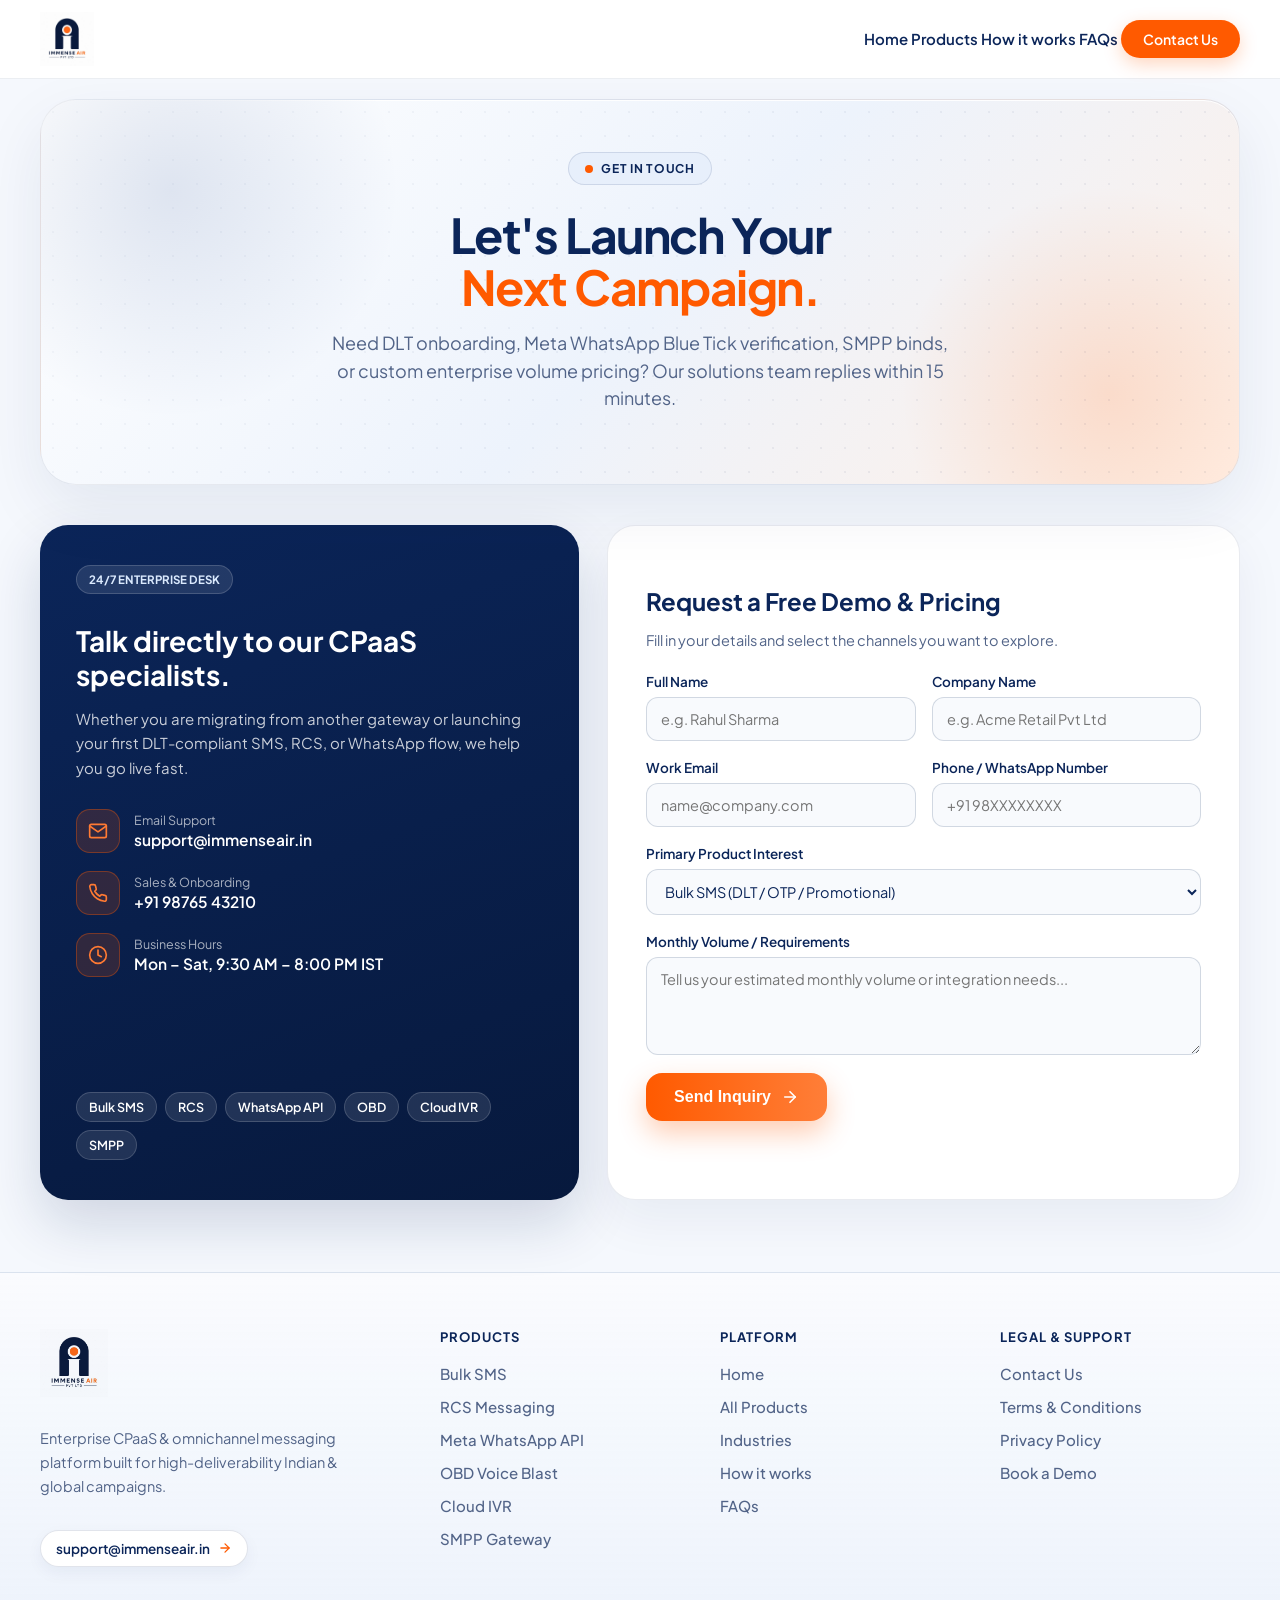
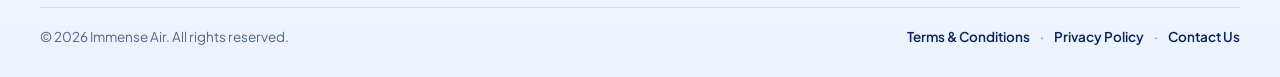
==== contact.html @ 19d158e6 "Initial upload: Immense Air website" ====
﻿<!DOCTYPE html>
<html lang="en">
<head>
  <meta charset="UTF-8" />
  <meta name="viewport" content="width=device-width, initial-scale=1.0" />
  <title>Contact Us — Immense Air</title>
  <meta name="description" content="Get in touch with Immense Air for Bulk SMS, RCS Messaging, Meta WhatsApp API, Cloud IVR, OBD Voice Blast, and SMPP Gateway demos and pricing." />
  <link rel="preconnect" href="https://fonts.googleapis.com" />
  <link rel="preconnect" href="https://fonts.gstatic.com" crossorigin />
  <link href="https://fonts.googleapis.com/css2?family=Google+Sans:wght@400;500;600;700&family=Plus+Jakarta+Sans:wght@400;500;600;700;800&display=swap" rel="stylesheet" />
  <link rel="stylesheet" href="./styles.css" />
</head>
<body>
  <!-- Header -->
  <header class="site-header" id="siteHeader">
    <div class="header-inner">
      <a href="./index.html#top" class="brand-logo" aria-label="Immense Air Home">
        <img src="./assets/immense-air-logo.jpg" alt="Immense Air" class="brand-logo-img" />
      </a>
      <nav class="nav-links" aria-label="Primary Navigation">
        <a href="./index.html#top" class="nav-link">Home</a>
        <a href="./products.html" class="nav-link">Products</a>
        <a href="./index.html#how-it-works" class="nav-link">How it works</a>
        <a href="./index.html#faqs" class="nav-link">FAQs</a>
        <a href="./contact.html" class="nav-link nav-cta">Contact Us</a>
      </nav>
      <button class="hamburger-btn" id="hamburgerBtn" aria-label="Toggle Menu" aria-expanded="false">
        <span class="hamburger-line"></span>
        <span class="hamburger-line"></span>
      </button>
    </div>
    <div class="mobile-menu" id="mobileMenu" aria-hidden="true">
      <a href="./index.html#top" class="mobile-nav-link">Home</a>
      <a href="./products.html" class="mobile-nav-link">Products</a>
      <a href="./index.html#how-it-works" class="mobile-nav-link">How it works</a>
      <a href="./index.html#faqs" class="mobile-nav-link">FAQs</a>
      <a href="./contact.html" class="mobile-nav-link mobile-nav-cta">Contact Us</a>
    </div>
  </header>

  <main>
    <!-- Hero -->
    <section class="products-hero-section">
      <div class="container">
        <div class="products-hero-card">
          <div class="hero-grid-pattern" aria-hidden="true"></div>
          <div class="hero-glow hero-glow--blue" aria-hidden="true"></div>
          <div class="hero-glow hero-glow--orange" aria-hidden="true"></div>

          <div class="products-hero-inner">
            <div class="hero-badge">
              <span class="badge-dot" aria-hidden="true"></span>
              <span>GET IN TOUCH</span>
            </div>
            <h1 class="products-hero-title">
              <span class="title-primary">Let's Launch Your</span>
              <span class="title-accent">Next Campaign.</span>
            </h1>
            <p class="products-hero-sub">
              Need DLT onboarding, Meta WhatsApp Blue Tick verification, SMPP binds, or custom enterprise volume pricing? Our solutions team replies within 15 minutes.
            </p>
          </div>
        </div>
      </div>
    </section>

    <!-- Contact Split Grid -->
    <section class="subpage-content-section">
      <div class="container">
        <div class="contact-split-grid">
          <!-- Left Info Card -->
          <div class="contact-info-card">
            <div>
              <span class="faq-support-pill">24/7 ENTERPRISE DESK</span>
              <h2 class="contact-info-title">Talk directly to our CPaaS specialists.</h2>
              <p class="contact-info-desc">
                Whether you are migrating from another gateway or launching your first DLT-compliant SMS, RCS, or WhatsApp flow, we help you go live fast.
              </p>

              <div class="contact-meta-list">
                <div class="contact-meta-item">
                  <div class="contact-meta-icon">
                    <svg viewBox="0 0 24 24" fill="none" stroke="currentColor" stroke-width="2" stroke-linecap="round" stroke-linejoin="round">
                      <path d="M4 4h16c1.1 0 2 .9 2 2v12c0 1.1-.9 2-2 2H4c-1.1 0-2-.9-2-2V6c0-1.1.9-2 2-2z" />
                      <polyline points="22,6 12,13 2,6" />
                    </svg>
                  </div>
                  <div>
                    <div class="contact-meta-label">Email Support</div>
                    <div class="contact-meta-value">support@immenseair.in</div>
                  </div>
                </div>

                <div class="contact-meta-item">
                  <div class="contact-meta-icon">
                    <svg viewBox="0 0 24 24" fill="none" stroke="currentColor" stroke-width="2" stroke-linecap="round" stroke-linejoin="round">
                      <path d="M22 16.92v3a2 2 0 0 1-2.18 2 19.79 19.79 0 0 1-8.63-3.07 19.5 19.5 0 0 1-6-6 19.79 19.79 0 0 1-3.07-8.67A2 2 0 0 1 4.11 2h3a2 2 0 0 1 2 1.72 12.84 12.84 0 0 0 .7 2.81 2 2 0 0 1-.45 2.11L8.09 9.91a16 16 0 0 0 6 6l1.27-1.27a2 2 0 0 1 2.11-.45 12.84 12.84 0 0 0 2.81.7A2 2 0 0 1 22 16.92z" />
                    </svg>
                  </div>
                  <div>
                    <div class="contact-meta-label">Sales &amp; Onboarding</div>
                    <div class="contact-meta-value">+91 98765 43210</div>
                  </div>
                </div>

                <div class="contact-meta-item">
                  <div class="contact-meta-icon">
                    <svg viewBox="0 0 24 24" fill="none" stroke="currentColor" stroke-width="2" stroke-linecap="round" stroke-linejoin="round">
                      <circle cx="12" cy="12" r="10" />
                      <polyline points="12 6 12 12 16 14" />
                    </svg>
                  </div>
                  <div>
                    <div class="contact-meta-label">Business Hours</div>
                    <div class="contact-meta-value">Mon – Sat, 9:30 AM – 8:00 PM IST</div>
                  </div>
                </div>
              </div>
            </div>

            <div class="contact-channels-chips">
              <span>Bulk SMS</span>
              <span>RCS</span>
              <span>WhatsApp API</span>
              <span>OBD</span>
              <span>Cloud IVR</span>
              <span>SMPP</span>
            </div>
          </div>

          <!-- Right Form Card -->
          <div class="contact-form-card">
            <h2 class="contact-form-heading">Request a Free Demo &amp; Pricing</h2>
            <p class="contact-form-sub">Fill in your details and select the channels you want to explore.</p>

            <form id="contactForm" class="contact-form" novalidate>
              <div class="contact-form-row">
                <div class="contact-field">
                  <label for="fullName">Full Name</label>
                  <input type="text" id="fullName" name="fullName" placeholder="e.g. Rahul Sharma" required />
                </div>
                <div class="contact-field">
                  <label for="companyName">Company Name</label>
                  <input type="text" id="companyName" name="companyName" placeholder="e.g. Acme Retail Pvt Ltd" />
                </div>
              </div>

              <div class="contact-form-row">
                <div class="contact-field">
                  <label for="workEmail">Work Email</label>
                  <input type="email" id="workEmail" name="workEmail" placeholder="name@company.com" required />
                </div>
                <div class="contact-field">
                  <label for="phone">Phone / WhatsApp Number</label>
                  <input type="tel" id="phone" name="phone" placeholder="+91 98XXXXXXXX" required />
                </div>
              </div>

              <div class="contact-field">
                <label for="channelSelect">Primary Product Interest</label>
                <select id="channelSelect" name="channel">
                  <option value="Bulk SMS">Bulk SMS (DLT / OTP / Promotional)</option>
                  <option value="RCS Messaging">RCS Business Messaging</option>
                  <option value="Meta WhatsApp API">Meta WhatsApp Business API</option>
                  <option value="OBD Voice Blast">OBD Voice Blast</option>
                  <option value="Cloud IVR">Cloud IVR</option>
                  <option value="SMPP Gateway">SMPP Gateway (Direct Bind)</option>
                  <option value="Omnichannel Suite">Complete Omnichannel Suite</option>
                </select>
              </div>

              <div class="contact-field">
                <label for="messageBox">Monthly Volume / Requirements</label>
                <textarea id="messageBox" name="message" rows="4" placeholder="Tell us your estimated monthly volume or integration needs..."></textarea>
              </div>

              <button type="submit" class="btn-primary-orange contact-submit-btn">
                <span>Send Inquiry</span>
                <svg viewBox="0 0 24 24" fill="none" stroke="currentColor" stroke-width="2.2" stroke-linecap="round" stroke-linejoin="round">
                  <line x1="5" y1="12" x2="19" y2="12" />
                  <polyline points="12 5 19 12 12 19" />
                </svg>
              </button>

              <div class="contact-form-status" id="contactFormStatus" role="status" aria-live="polite"></div>
            </form>
          </div>
        </div>
      </div>
    </section>
  </main>

  <!-- Footer -->
  <footer class="site-footer">
    <div class="container">
      <div class="footer-grid">
        <div class="footer-brand-col">
          <a href="./index.html#top" class="footer-brand-link" aria-label="Immense Air Home">
            <img src="./assets/immense-air-logo.jpg" alt="Immense Air" class="footer-logo-img" />
          </a>
          <p class="footer-brand-desc">
            Enterprise CPaaS &amp; omnichannel messaging platform built for high-deliverability Indian &amp; global campaigns.
          </p>
          <a href="./contact.html" class="footer-contact-pill">
            <span>support@immenseair.in</span>
            <svg viewBox="0 0 24 24" fill="none" stroke="currentColor" stroke-width="2.2" stroke-linecap="round" stroke-linejoin="round">
              <line x1="5" y1="12" x2="19" y2="12" />
              <polyline points="12 5 19 12 12 19" />
            </svg>
          </a>
        </div>

        <div class="footer-col">
          <h4 class="footer-col-title">Products</h4>
          <ul class="footer-col-list">
            <li><a href="./products.html?channel=sms" class="footer-link">Bulk SMS</a></li>
            <li><a href="./products.html?channel=rcs" class="footer-link">RCS Messaging</a></li>
            <li><a href="./products.html?channel=whatsapp" class="footer-link">Meta WhatsApp API</a></li>
            <li><a href="./products.html?channel=obd" class="footer-link">OBD Voice Blast</a></li>
            <li><a href="./products.html?channel=ivr" class="footer-link">Cloud IVR</a></li>
            <li><a href="./products.html?channel=smpp" class="footer-link">SMPP Gateway</a></li>
          </ul>
        </div>

        <div class="footer-col">
          <h4 class="footer-col-title">Platform</h4>
          <ul class="footer-col-list">
            <li><a href="./index.html#top" class="footer-link">Home</a></li>
            <li><a href="./products.html" class="footer-link">All Products</a></li>
            <li><a href="./index.html#industries" class="footer-link">Industries</a></li>
            <li><a href="./index.html#how-it-works" class="footer-link">How it works</a></li>
            <li><a href="./index.html#faqs" class="footer-link">FAQs</a></li>
          </ul>
        </div>

        <div class="footer-col">
          <h4 class="footer-col-title">Legal &amp; Support</h4>
          <ul class="footer-col-list">
            <li><a href="./contact.html" class="footer-link">Contact Us</a></li>
            <li><a href="./terms.html" class="footer-link">Terms &amp; Conditions</a></li>
            <li><a href="./privacy.html" class="footer-link">Privacy Policy</a></li>
            <li><a href="./contact.html" class="footer-link">Book a Demo</a></li>
          </ul>
        </div>
      </div>

      <div class="footer-bottom-bar">
        <div class="footer-copy">
          &copy; 2026 Immense Air. All rights reserved.
        </div>
        <div class="footer-bottom-links">
          <a href="./terms.html">Terms &amp; Conditions</a>
          <span>&middot;</span>
          <a href="./privacy.html">Privacy Policy</a>
          <span>&middot;</span>
          <a href="./contact.html">Contact Us</a>
        </div>
      </div>
    </div>
  </footer>

  <script>
    (() => {
      const header = document.getElementById('siteHeader');
      const hamburgerBtn = document.getElementById('hamburgerBtn');
      const mobileMenu = document.getElementById('mobileMenu');
      function updateHeaderScroll() {
        if (header) header.classList.toggle('is-scrolled', window.scrollY > 24);
      }
      window.addEventListener('scroll', updateHeaderScroll, { passive: true });
      updateHeaderScroll();
      if (hamburgerBtn && mobileMenu) {
        hamburgerBtn.addEventListener('click', () => {
          const isOpen = mobileMenu.classList.toggle('is-open');
          hamburgerBtn.setAttribute('aria-expanded', String(isOpen));
          mobileMenu.setAttribute('aria-hidden', String(!isOpen));
        });
      }

      const form = document.getElementById('contactForm');
      const statusEl = document.getElementById('contactFormStatus');
      if (form && statusEl) {
        form.addEventListener('submit', (e) => {
          e.preventDefault();
          const name = form.fullName.value.trim();
          const email = form.workEmail.value.trim();
          const phone = form.phone.value.trim();
          if (!name || !email || !phone) {
            statusEl.textContent = 'Please fill in your name, work email, and phone number.';
            statusEl.className = 'contact-form-status is-error';
            return;
          }
          statusEl.textContent = `Thank you, ${name}! Our Immense Air team will contact you shortly on ${phone}.`;
          statusEl.className = 'contact-form-status is-success';
          form.reset();
        });
      }
    })();
  </script>
</body>
</html>
---- styles.css ----
:root {
  --bg-page: #f5f8fd;
  --bg-page-alt: #eaf0fa;
  --bg-bottom-band: #e2eaf8;
  --primary: #0b2559;
  --primary-vivid: #143d8c;
  --blue-soft: #dce7f7;
  --blue-pill: #e7effb;
  --accent-orange: #ff5a00;
  --accent-orange-soft: #ff7e38;
  --accent-orange-tint: #fff1e8;
  --white: #ffffff;
  --text-muted: #526488;
  --border-subtle: rgba(11, 37, 89, 0.08);
  --shadow-soft: 0 12px 32px rgba(11, 37, 89, 0.06);
  --font-main: "Google Sans", "Plus Jakarta Sans", -apple-system, BlinkMacSystemFont, sans-serif;
}

*,
*::before,
*::after {
  box-sizing: border-box;
}

html {
  scroll-behavior: smooth;
}

body {
  margin: 0;
  background-color: var(--bg-page);
  color: var(--primary);
  font-family: var(--font-main);
  -webkit-font-smoothing: antialiased;
  overflow-x: clip;
}

a {
  color: inherit;
  text-decoration: none;
}

img {
  display: block;
  max-width: 100%;
}

.container {
  width: 100%;
  max-width: 1280px;
  margin: 0 auto;
  padding: 0 40px;
}

/* =========================================
   Header / Navigation
   ========================================= */
.site-header {
  position: sticky;
  top: 0;
  z-index: 100;
  background-color: rgba(255, 255, 255, 0.97);
  border-bottom: 1px solid var(--border-subtle);
  transition: box-shadow 0.25s ease;
}

.site-header.is-scrolled {
  box-shadow: 0 8px 28px rgba(11, 37, 89, 0.08);
}

.header-inner {
  max-width: 1280px;
  margin: 0 auto;
  padding: 12px 40px;
  display: flex;
  align-items: center;
  justify-content: space-between;
  gap: 24px;
}

.brand-logo {
  display: inline-flex;
  align-items: center;
}

.brand-logo-img {
  height: 54px;
  width: auto;
  object-fit: contain;
  mix-blend-mode: multiply;
}

.desktop-nav {
  display: flex;
  align-items: center;
  gap: 44px;
}

.nav-link {
  font-size: 15px;
  font-weight: 600;
  color: var(--primary);
  transition: color 0.2s ease;
}

.nav-link:hover {
  color: var(--accent-orange);
}

.header-actions {
  display: flex;
  align-items: center;
  gap: 12px;
}

.nav-cta {
  display: inline-flex;
  align-items: center;
  justify-content: center;
  background-color: var(--accent-orange);
  color: var(--white);
  font-size: 14px;
  font-weight: 600;
  padding: 10px 22px;
  border-radius: 9999px;
  box-shadow: 0 6px 18px rgba(255, 90, 0, 0.25);
  transition: transform 0.2s ease, background-color 0.2s ease;
}

.nav-cta:hover {
  background-color: var(--primary);
  transform: translateY(-1px);
}

.hamburger-btn {
  display: none;
  background: transparent;
  border: 0;
  color: var(--primary);
  padding: 6px;
  cursor: pointer;
  border-radius: 8px;
}

.mobile-menu {
  display: none;
  flex-direction: column;
  gap: 12px;
  padding: 16px 24px 24px;
  background: var(--white);
  border-top: 1px solid var(--border-subtle);
}

.mobile-menu.is-open {
  display: flex;
}

.mobile-nav-link {
  font-size: 16px;
  font-weight: 600;
  padding: 8px 0;
  color: var(--primary);
}

.mobile-nav-cta {
  display: inline-flex;
  justify-content: center;
  background: var(--accent-orange);
  color: var(--white);
  font-weight: 600;
  padding: 12px 20px;
  border-radius: 9999px;
  margin-top: 4px;
}

/* =========================================
   Hero Section
   ========================================= */
.hero-section {
  padding: 20px 0 32px;
}

.hero-section .container {
  max-width: 1300px;
}

.hero-card {
  position: relative;
  border-radius: 36px;
  overflow: hidden;
  padding: 52px 48px;
  background: linear-gradient(135deg, #ffffff 0%, #edf3fc 52%, #fff0e6 100%);
  border: 1px solid rgba(11, 37, 89, 0.09);
  box-shadow:
    inset 0 1px 0 rgba(255, 255, 255, 0.95),
    0 24px 64px rgba(11, 37, 89, 0.08);
}

.hero-grid-pattern {
  position: absolute;
  inset: 0;
  background-image: radial-gradient(rgba(11, 37, 89, 0.075) 1px, transparent 1px);
  background-size: 24px 24px;
  mask-image: linear-gradient(135deg, rgba(0, 0, 0, 0.35), rgba(0, 0, 0, 0.9));
  -webkit-mask-image: linear-gradient(135deg, rgba(0, 0, 0, 0.35), rgba(0, 0, 0, 0.9));
  pointer-events: none;
}

.hero-glow {
  position: absolute;
  border-radius: 50%;
  pointer-events: none;
}

.hero-glow--blue {
  width: 460px;
  height: 460px;
  background: radial-gradient(circle, rgba(20, 61, 140, 0.12) 0%, rgba(20, 61, 140, 0) 70%);
  top: -140px;
  left: -100px;
}

.hero-glow--orange {
  width: 420px;
  height: 420px;
  background: radial-gradient(circle, rgba(255, 90, 0, 0.14) 0%, rgba(255, 90, 0, 0) 70%);
  bottom: -120px;
  right: -80px;
}

/* In-Phone Zion Intro Slide */
.zion-phone-intro {
  height: 100%;
  display: flex;
  flex-direction: column;
  align-items: center;
  justify-content: center;
  text-align: center;
  padding: 18px 12px;
  background: linear-gradient(155deg, #ffffff 0%, #eef4ff 55%, #fff2ea 100%);
  border-radius: 20px;
  border: 1px solid rgba(11, 37, 89, 0.08);
}

.zion-intro-badge {
  display: inline-flex;
  align-items: center;
  gap: 6px;
  background: var(--blue-pill);
  border: 1px solid rgba(11, 37, 89, 0.12);
  color: var(--primary);
  font-size: 9.5px;
  font-weight: 700;
  letter-spacing: 0.06em;
  padding: 5px 11px;
  border-radius: 9999px;
  margin-bottom: 16px;
}

.zion-intro-badge-dot {
  width: 6px;
  height: 6px;
  border-radius: 50%;
  background: var(--accent-orange);
}

.zion-intro-title {
  margin: 0 0 12px;
  font-size: 22px;
  font-weight: 800;
  line-height: 1.14;
  letter-spacing: -0.025em;
  min-height: 54px;
  transition: opacity 0.28s ease, transform 0.28s ease;
}

.zion-intro-title.is-fading {
  opacity: 0;
  transform: translateY(5px);
}

.zion-intro-title span {
  display: block;
}

.zion-intro-sub {
  margin: 0 0 18px;
  font-size: 11px;
  line-height: 1.5;
  color: var(--text-muted);
}

.zion-intro-pills {
  display: flex;
  flex-wrap: wrap;
  justify-content: center;
  gap: 6px;
}

.zion-intro-pills span {
  font-size: 9.5px;
  font-weight: 700;
  color: var(--primary);
  background: rgba(255, 255, 255, 0.9);
  border: 1px solid rgba(11, 37, 89, 0.11);
  padding: 4px 9px;
  border-radius: 9999px;
}

.phone-channel-bar {
  display: none;
  flex-wrap: wrap;
  justify-content: center;
  gap: 8px;
  margin: 0 auto 14px;
  position: relative;
  z-index: 4;
}

.phone-tab {
  appearance: none;
  border: 1px solid rgba(11, 37, 89, 0.14);
  background: rgba(255, 255, 255, 0.92);
  color: var(--primary);
  font-family: inherit;
  font-size: 12px;
  font-weight: 700;
  padding: 7px 14px;
  border-radius: 9999px;
  cursor: pointer;
  transition: background-color 0.2s ease, color 0.2s ease, border-color 0.2s ease, transform 0.2s ease, box-shadow 0.2s ease;
}

.phone-tab:hover {
  border-color: rgba(255, 90, 0, 0.4);
  transform: translateY(-1px);
}

.phone-tab.active {
  background: var(--accent-orange);
  border-color: var(--accent-orange);
  color: #ffffff;
  box-shadow: 0 6px 16px rgba(255, 90, 0, 0.28);
}

.hero-grid {
  position: relative;
  z-index: 2;
  display: grid;
  grid-template-columns: minmax(430px, 0.9fr) 1.1fr;
  gap: 28px;
  align-items: center;
}

.hero-badge {
  display: inline-flex;
  align-items: center;
  gap: 8px;
  white-space: nowrap;
  background: var(--blue-pill);
  border: 1px solid rgba(11, 37, 89, 0.12);
  color: var(--primary);
  font-size: 12px;
  font-weight: 700;
  letter-spacing: 0.06em;
  padding: 8px 16px;
  border-radius: 9999px;
  margin-bottom: 24px;
}

.badge-dot {
  width: 8px;
  height: 8px;
  border-radius: 50%;
  background: var(--accent-orange);
}

.hero-title {
  margin: 0 0 20px;
  font-size: 48px;
  font-weight: 700;
  line-height: 1.08;
  letter-spacing: -0.03em;
  min-height: 106px;
  transition: opacity 0.35s ease, transform 0.35s ease;
}

.hero-title.is-fading {
  opacity: 0;
  transform: translateY(6px);
}

.hero-title span {
  display: block;
  white-space: nowrap;
}

.title-primary {
  color: var(--primary);
}

.title-accent {
  color: var(--accent-orange);
}

.hero-subtitle {
  margin: 0 0 30px;
  font-size: 18px;
  line-height: 1.55;
  color: var(--text-muted);
  max-width: 490px;
}

.hero-actions-box {
  display: flex;
  flex-wrap: wrap;
  align-items: center;
  gap: 14px;
  margin-bottom: 24px;
}

.btn-primary-orange {
  display: inline-flex;
  align-items: center;
  gap: 10px;
  background: linear-gradient(90deg, var(--accent-orange) 0%, var(--accent-orange-soft) 100%);
  color: var(--white);
  font-size: 16px;
  font-weight: 600;
  padding: 15px 28px;
  border-radius: 16px;
  box-shadow: 0 12px 28px rgba(255, 90, 0, 0.3);
  transition: transform 0.2s ease, box-shadow 0.2s ease;
}

.btn-primary-orange:hover {
  transform: translateY(-2px);
  box-shadow: 0 16px 34px rgba(255, 90, 0, 0.4);
}

.btn-primary-orange svg {
  width: 18px;
  height: 18px;
}

.btn-secondary-navy {
  display: inline-flex;
  align-items: center;
  background: var(--white);
  color: var(--primary);
  font-size: 16px;
  font-weight: 600;
  padding: 15px 24px;
  border-radius: 16px;
  border: 1.5px solid rgba(11, 37, 89, 0.16);
  transition: border-color 0.2s ease, background-color 0.2s ease;
}

.btn-secondary-navy:hover {
  border-color: var(--primary);
  background: var(--blue-pill);
}

.channel-pills-row {
  display: flex;
  flex-wrap: wrap;
  gap: 8px;
  margin-bottom: 28px;
}

.channel-chip {
  font-family: var(--font-main);
  font-size: 13px;
  font-weight: 600;
  color: var(--primary);
  background: var(--white);
  border: 1px solid rgba(11, 37, 89, 0.12);
  padding: 7px 14px;
  border-radius: 9999px;
  cursor: pointer;
  transition: all 0.2s ease;
}

.channel-chip:hover {
  border-color: var(--accent-orange);
  color: var(--accent-orange);
  transform: translateY(-1px);
}

.channel-chip.active {
  background: var(--primary);
  color: var(--white);
  border-color: var(--primary);
  box-shadow: 0 6px 14px rgba(11, 37, 89, 0.18);
}

.social-proof {
  display: flex;
  align-items: center;
  gap: 14px;
}

.avatar-stack {
  display: flex;
  align-items: center;
}

.avatar-stack img {
  width: 38px;
  height: 38px;
  border-radius: 50%;
  object-fit: cover;
  border: 2px solid var(--white);
  margin-left: -10px;
}

.avatar-stack img:first-child {
  margin-left: 0;
}

.proof-text {
  font-size: 14px;
  font-weight: 600;
  color: var(--primary);
}

.rating-row {
  display: flex;
  align-items: center;
  gap: 6px;
}

.stars {
  color: var(--accent-orange);
  font-size: 15px;
  letter-spacing: 1px;
}

.rating-score {
  font-size: 14px;
  font-weight: 700;
  color: var(--primary);
}

/* Interactive Phone Stage + Pop-out Cards */
.hero-visual {
  position: relative;
  display: flex;
  justify-content: center;
  align-items: center;
  padding: 8px 0;
}

.phone-stage {
  display: flex;
  align-items: flex-start;
  gap: 0;
  position: relative;
}

.phone-mockup {
  width: 288px;
  flex-shrink: 0;
  background: var(--primary);
  border-radius: 40px;
  padding: 11px;
  box-shadow: 0 28px 64px rgba(11, 37, 89, 0.24);
  position: relative;
  z-index: 2;
}

.phone-notch {
  width: 90px;
  height: 20px;
  background: var(--primary);
  border-radius: 0 0 14px 14px;
  margin: 0 auto;
  position: absolute;
  top: 10px;
  left: 50%;
  transform: translateX(-50%);
  z-index: 3;
}

.phone-screen {
  background: #f8faff;
  border-radius: 30px;
  padding: 24px 14px 14px;
  height: 592px;
  min-height: 592px;
  display: flex;
  flex-direction: column;
  gap: 8px;
  overflow: hidden;
}

.phone-statusbar {
  display: flex;
  align-items: center;
  justify-content: space-between;
  font-size: 10px;
  font-weight: 700;
  color: var(--primary);
  padding: 0 4px;
  opacity: 0.75;
}

.phone-chat-header {
  display: flex;
  align-items: center;
  justify-content: space-between;
  gap: 8px;
  background: var(--white);
  padding: 8px 10px;
  border-radius: 14px;
  border: 1px solid rgba(11, 37, 89, 0.08);
  box-shadow: 0 2px 8px rgba(11, 37, 89, 0.04);
}

.chat-brand-left {
  display: flex;
  align-items: center;
  gap: 8px;
  min-width: 0;
}

.chat-back {
  display: inline-flex;
  align-items: center;
  justify-content: center;
  color: var(--primary);
  flex-shrink: 0;
}

.chat-back svg {
  width: 15px;
  height: 15px;
}

.chat-avatar {
  width: 32px;
  height: 32px;
  border-radius: 50%;
  background: #ffffff;
  border: 1px solid rgba(11, 37, 89, 0.12);
  padding: 2px;
  display: flex;
  align-items: center;
  justify-content: center;
  flex-shrink: 0;
  overflow: hidden;
}

.chat-avatar-img {
  width: 100%;
  height: 100%;
  object-fit: contain;
  border-radius: 50%;
}

.chat-brand-meta {
  min-width: 0;
}

.chat-brand-name {
  display: flex;
  align-items: center;
  gap: 4px;
  font-size: 12.5px;
  line-height: 1.2;
  font-weight: 700;
  color: var(--primary);
  white-space: nowrap;
}

.blue-tick-svg {
  width: 14px;
  height: 14px;
  flex-shrink: 0;
}

.chat-brand-sub {
  font-size: 10.5px;
  line-height: 1.25;
  color: #64748b;
  white-space: nowrap;
  overflow: hidden;
  text-overflow: ellipsis;
}

.chat-more-dots {
  display: inline-flex;
  align-items: center;
  justify-content: center;
  color: #475569;
  flex-shrink: 0;
  padding: 2px;
}

.chat-more-dots svg {
  width: 16px;
  height: 16px;
}

@keyframes pulseLive {
  0%, 100% { opacity: 1; transform: scale(1); }
  50% { opacity: 0.45; transform: scale(1.3); }
}

.phone-tabs {
  display: grid;
  grid-template-columns: repeat(4, 1fr);
  gap: 4px;
  background: #e9eff9;
  padding: 4px;
  border-radius: 12px;
}

.phone-tab {
  border: 0;
  background: transparent;
  font-family: var(--font-main);
  font-size: 10.5px;
  font-weight: 600;
  color: var(--text-muted);
  padding: 6px 3px;
  border-radius: 8px;
  cursor: pointer;
  transition: background-color 0.2s ease, color 0.2s ease;
}

.phone-tab.active {
  background: var(--white);
  color: var(--primary);
  box-shadow: 0 2px 8px rgba(11, 37, 89, 0.08);
}

.phone-preview-body {
  display: flex;
  flex-direction: column;
  gap: 10px;
  flex: 1;
}

.preview-card {
  background: var(--white);
  border-radius: 16px;
  padding: 10px 11px;
  border: 1px solid var(--border-subtle);
  box-shadow: 0 8px 20px rgba(11, 37, 89, 0.05);
  display: flex;
  flex-direction: column;
  justify-content: space-between;
  gap: 6px;
  flex: 1;
}

.preview-banner {
  border-radius: 12px;
  padding: 14px 12px;
  color: var(--white);
  background: linear-gradient(135deg, #0b2559 0%, #15439c 65%, #ff5a00 100%);
}

.preview-banner--wa {
  background: linear-gradient(135deg, #0b2559 0%, #0f6b4b 68%, #ff5a00 100%);
}

.banner-kicker {
  font-size: 9px;
  font-weight: 700;
  letter-spacing: 0.08em;
  opacity: 0.85;
  margin-bottom: 4px;
}

.banner-headline {
  font-size: 15px;
  font-weight: 700;
  line-height: 1.2;
  margin-bottom: 3px;
}

.banner-sub {
  font-size: 10.5px;
  opacity: 0.9;
}

.preview-msg {
  font-size: 11.5px;
  line-height: 1.48;
  color: var(--primary);
}

.preview-action-grid {
  display: grid;
  grid-template-columns: repeat(3, 1fr);
  gap: 6px;
  padding-top: 6px;
  border-top: 1px solid rgba(11, 37, 89, 0.08);
}

.action-tile {
  display: flex;
  flex-direction: column;
  align-items: center;
  gap: 4px;
  padding: 7px 4px;
  border-radius: 10px;
  background: var(--bg-page);
  font-size: 10px;
  font-weight: 700;
  color: var(--primary);
}

.action-tile svg {
  width: 15px;
  height: 15px;
  color: var(--accent-orange);
}

.phone-input-bar {
  display: flex;
  align-items: center;
  gap: 8px;
  background: var(--white);
  border: 1px solid var(--border-subtle);
  border-radius: 9999px;
  padding: 7px 12px;
  font-size: 11px;
  color: var(--text-muted);
  margin-top: auto;
}

.input-placeholder {
  flex: 1;
}

.input-send {
  color: var(--accent-orange);
  font-weight: 700;
}

.phone-input-bar--readonly {
  background: #edf1f7;
  justify-content: center;
  color: var(--text-muted);
  font-style: italic;
}

/* Authentic SMS Bubble View */
.sms-bubble-wrap {
  display: flex;
  flex-direction: column;
  justify-content: flex-end;
  gap: 8px;
  flex: 1;
  padding: 10px 2px 4px;
}

.sms-time {
  text-align: center;
  font-size: 10px;
  color: var(--text-muted);
}

.sms-bubble {
  background: #e9eef6;
  color: var(--primary);
  border-radius: 16px 16px 16px 4px;
  padding: 14px 14px;
  font-size: 12px;
  line-height: 1.52;
  border: 1px solid rgba(11, 37, 89, 0.08);
}

.sms-link {
  color: #1454c4;
  text-decoration: underline;
  font-weight: 600;
}

/* RCS Carousel + Stacked Interactive CTA Buttons */
.rcs-mini-sender {
  display: flex;
  align-items: center;
  gap: 5px;
  font-size: 10.5px;
  font-weight: 700;
  color: var(--primary);
}

.rcs-mini-sender .blue-tick-svg {
  width: 13px;
  height: 13px;
}

.rcs-carousel {
  display: grid;
  grid-template-columns: 1fr 0.72fr;
  gap: 8px;
}

.rcs-prod-card {
  background: var(--bg-page);
  border: 1px solid rgba(11, 37, 89, 0.08);
  border-radius: 10px;
  padding: 7px;
  display: flex;
  flex-direction: column;
  gap: 5px;
}

.preview-banner--photo {
  position: relative;
  padding: 10px 12px 9px;
  min-height: 86px;
  display: flex;
  flex-direction: column;
  justify-content: center;
  align-items: flex-start;
  gap: 5px;
  overflow: hidden;
  background: #231e1b;
}

.preview-banner-img {
  position: absolute;
  inset: 0;
  width: 100%;
  height: 100%;
  object-fit: cover;
  object-position: right center;
}

.preview-banner--photo::after {
  content: "";
  position: absolute;
  inset: 0;
  background: linear-gradient(90deg, rgba(18, 16, 15, 0.85) 0%, rgba(18, 16, 15, 0.45) 55%, rgba(18, 16, 15, 0.1) 100%);
}

.preview-banner--photo > * {
  position: relative;
  z-index: 2;
}

.banner-headline--lg {
  font-size: 14px;
  line-height: 1.15;
  margin-bottom: 0;
  max-width: 120px;
}

.banner-shop-pill {
  font-size: 9px;
  font-weight: 700;
  background: #e9b171;
  color: #1c1612;
  padding: 3px 9px;
  border-radius: 9999px;
}

.rcs-prod-thumb {
  height: 46px;
  border-radius: 7px;
  overflow: hidden;
  background: #f5f5f5;
}

.rcs-prod-thumb img {
  width: 100%;
  height: 100%;
  object-fit: cover;
}

.rcs-prod-title {
  font-size: 9.5px;
  font-weight: 700;
  color: var(--primary);
  line-height: 1.25;
}

.rcs-cta-stack {
  display: flex;
  flex-direction: column;
  gap: 5px;
}

.rcs-cta-pill {
  text-align: center;
  font-size: 10.5px;
  font-weight: 700;
  padding: 5px 10px;
  border-radius: 9999px;
  border: 1px solid rgba(11, 37, 89, 0.16);
  color: var(--primary);
  background: var(--white);
}

.rcs-cta-pill--primary {
  background: var(--primary);
  color: var(--white);
  border-color: var(--primary);
}

/* WhatsApp Rich Chat Preview */
.wa-chat-canvas {
  background-color: #efeae2;
  background-image: radial-gradient(rgba(11, 37, 89, 0.045) 1px, transparent 1px);
  background-size: 12px 12px;
  border-radius: 14px;
  padding: 10px 9px;
  display: flex;
  flex-direction: column;
  gap: 8px;
  flex: 1;
  border: 1px solid rgba(11, 37, 89, 0.08);
}

.wa-date-pill {
  align-self: center;
  background: rgba(255, 255, 255, 0.9);
  color: #54656f;
  font-size: 9px;
  font-weight: 600;
  padding: 2px 10px;
  border-radius: 8px;
  box-shadow: 0 1px 2px rgba(0, 0, 0, 0.05);
}

.wa-bubble {
  background: #ffffff;
  border-radius: 10px;
  box-shadow: 0 1px 2px rgba(17, 27, 33, 0.08);
  overflow: hidden;
  width: 94%;
}

.wa-bubble--text {
  padding: 8px 10px 6px;
  font-size: 10px;
  line-height: 1.4;
  color: #111b21;
}

.wa-msg-time {
  font-size: 8.5px;
  color: #667781;
  text-align: right;
  margin-top: 3px;
}

.wa-bubble--card {
  padding: 6px 6px 0;
}

.wa-media-wrap {
  border-radius: 7px;
  overflow: hidden;
  height: 106px;
  background: #f3ede4;
}

.wa-media-img {
  width: 100%;
  height: 100%;
  object-fit: cover;
  display: block;
}

.wa-card-body {
  padding: 7px 4px 6px;
}

.wa-card-title {
  font-size: 11px;
  font-weight: 700;
  color: #111b21;
  line-height: 1.25;
}

.wa-card-sub {
  font-size: 9.5px;
  color: #54656f;
  line-height: 1.35;
  margin-top: 2px;
}

.wa-cta-list {
  display: flex;
  flex-direction: column;
  margin: 0 -6px;
}

.wa-cta-btn {
  display: flex;
  align-items: center;
  justify-content: center;
  gap: 5px;
  padding: 7px 8px;
  font-size: 10.5px;
  font-weight: 600;
  color: #027eb5;
  border-top: 1px solid rgba(17, 27, 33, 0.08);
}

.wa-cta-btn svg {
  width: 12px;
  height: 12px;
  flex-shrink: 0;
}

/* IVR & OBD Voice Call Screen */
.voice-call-screen {
  background: linear-gradient(180deg, #0b2559 0%, #07193d 100%);
  border-radius: 16px;
  padding: 22px 12px 18px;
  color: #ffffff;
  display: flex;
  flex-direction: column;
  align-items: center;
  gap: 10px;
  position: relative;
  flex: 1;
  justify-content: space-between;
  box-shadow: inset 0 1px 0 rgba(255, 255, 255, 0.12);
}

.voice-call-top {
  display: flex;
  flex-direction: column;
  align-items: center;
  gap: 4px;
  text-align: center;
}

.voice-call-avatar {
  width: 38px;
  height: 38px;
  border-radius: 50%;
  background: linear-gradient(135deg, #ff5a00 0%, #ff8533 100%);
  display: flex;
  align-items: center;
  justify-content: center;
  box-shadow: 0 0 0 4px rgba(255, 90, 0, 0.22);
}

.voice-call-avatar svg {
  width: 18px;
  height: 18px;
  color: #ffffff;
}

.voice-caller-name {
  font-size: 13px;
  font-weight: 700;
  color: #ffffff;
  margin-top: 2px;
}

.voice-call-timer {
  display: inline-flex;
  align-items: center;
  gap: 5px;
  font-size: 10px;
  font-weight: 600;
  color: rgba(255, 255, 255, 0.78);
}

.voice-live-dot {
  width: 6px;
  height: 6px;
  border-radius: 50%;
  background: #22c55e;
  box-shadow: 0 0 6px #22c55e;
}

.voice-prompt-box {
  background: rgba(255, 255, 255, 0.08);
  border: 1px solid rgba(255, 255, 255, 0.14);
  border-radius: 10px;
  padding: 6px 12px;
  font-size: 10px;
  line-height: 1.45;
  text-align: center;
  color: rgba(255, 255, 255, 0.9);
  width: 100%;
}

.voice-keypad {
  display: grid;
  grid-template-columns: repeat(3, 1fr);
  gap: 8px 14px;
  position: relative;
  padding: 2px 6px;
}

.voice-key {
  width: 36px;
  height: 36px;
  border-radius: 50%;
  background: rgba(255, 255, 255, 0.12);
  border: 1px solid rgba(255, 255, 255, 0.16);
  display: flex;
  align-items: center;
  justify-content: center;
  font-size: 13px;
  font-weight: 700;
  color: #ffffff;
}

.voice-key--active {
  background: rgba(255, 90, 0, 0.25);
  border-color: #ff5a00;
  box-shadow: 0 0 0 3px rgba(255, 90, 0, 0.2);
}

.voice-key--ring {
  border-color: rgba(255, 90, 0, 0.7);
  background: rgba(255, 90, 0, 0.14);
}

.voice-dtmf-pill {
  position: absolute;
  background: #ffffff;
  color: #0b2559;
  font-size: 8.5px;
  font-weight: 700;
  padding: 3px 7px;
  border-radius: 6px;
  box-shadow: 0 4px 10px rgba(0, 0, 0, 0.28);
  white-space: nowrap;
  pointer-events: none;
}

.voice-dtmf-pill--1 {
  top: 28px;
  left: -10px;
}

.voice-dtmf-pill--2 {
  top: 66px;
  right: -12px;
}

.voice-controls {
  display: flex;
  align-items: center;
  justify-content: center;
  gap: 18px;
  margin-top: 2px;
}

.voice-ctrl-btn {
  width: 34px;
  height: 34px;
  border-radius: 50%;
  background: rgba(255, 255, 255, 0.14);
  display: flex;
  align-items: center;
  justify-content: center;
  color: #ffffff;
}

.voice-ctrl-btn svg {
  width: 15px;
  height: 15px;
}

.voice-ctrl-btn--end {
  width: 40px;
  height: 40px;
  background: #ef4444;
  box-shadow: 0 4px 12px rgba(239, 68, 68, 0.4);
}

/* Pop-out Cards Outside the Phone (Zig-Zag: 2 Right + 1 Left) */
.popout-stack {
  display: flex;
  flex-direction: column;
  justify-content: flex-start;
  padding: 20px 0 12px;
  gap: 0;
  z-index: 4;
  width: 222px;
}

.popout-stack--right {
  margin-left: -14px;
}

.popout-stack--left {
  width: 206px;
  margin-left: 0;
  margin-right: -14px;
  padding: 0;
}

.popout-stack--left .popout-card {
  margin-left: 0;
  margin-right: 14px;
  margin-top: 206px;
}

.popout-stack--left .popout-card:hover {
  transform: translateX(-4px);
}

.popout-stack--left .popout-connector {
  left: auto;
  right: -28px;
}

.popout-stack--left .popout-connector::before {
  left: auto;
  right: -5px;
}

.popout-stack--right .popout-card:last-child {
  margin-top: 296px;
}

.popout-stack--right[data-channel="whatsapp"] .popout-card:last-child {
  margin-top: 222px;
}

.popout-stack--right[data-channel="sms"] .popout-card:last-child {
  margin-top: 248px;
}

.popout-stack--right[data-channel="voice"] .popout-card:last-child {
  margin-top: 256px;
}

.popout-badge-pill {
  position: relative;
  align-self: flex-start;
  display: inline-flex;
  align-items: center;
  gap: 8px;
  background: var(--primary);
  color: var(--white);
  font-size: 17px;
  font-weight: 800;
  letter-spacing: 0.03em;
  padding: 10px 20px;
  border-radius: 14px;
  box-shadow: 0 14px 30px rgba(11, 37, 89, 0.22);
  margin-left: 22px;
}

.popout-badge-pill .blue-tick-svg {
  width: 20px;
  height: 20px;
}

.popout-card {
  position: relative;
  background: rgba(255, 255, 255, 0.98);
  border: 1px solid rgba(11, 37, 89, 0.1);
  border-radius: 18px;
  padding: 14px 16px;
  box-shadow: 0 18px 40px rgba(11, 37, 89, 0.12);
  display: flex;
  flex-direction: column;
  gap: 10px;
  margin-left: 14px;
  transition: transform 0.25s ease;
}

.popout-card:hover {
  transform: translateX(4px);
}

.popout-connector {
  position: absolute;
  left: -26px;
  top: 50%;
  width: 26px;
  height: 2px;
  border-top: 2px dashed rgba(255, 90, 0, 0.55);
}

.popout-connector::before {
  content: "";
  position: absolute;
  left: -4px;
  top: -5px;
  width: 8px;
  height: 8px;
  border-radius: 50%;
  background: var(--accent-orange);
}

.popout-card-row {
  display: flex;
  align-items: center;
  justify-content: space-between;
  gap: 10px;
}

.popout-kicker {
  font-size: 10.5px;
  font-weight: 600;
  color: var(--text-muted);
  margin-bottom: 2px;
}

.popout-title {
  font-size: 14px;
  font-weight: 700;
  color: var(--primary);
}

.popout-icon-circle {
  width: 34px;
  height: 34px;
  border-radius: 10px;
  display: flex;
  align-items: center;
  justify-content: center;
  flex-shrink: 0;
}

.popout-icon-circle svg {
  width: 18px;
  height: 18px;
}

.popout-icon-circle--blue {
  background: #e6f4fe;
  color: #1d9bf0;
}

.popout-icon-circle--orange {
  background: var(--accent-orange-tint);
  color: var(--accent-orange);
}

.popout-btn {
  display: inline-flex;
  align-items: center;
  justify-content: center;
  font-size: 12px;
  font-weight: 700;
  padding: 8px 14px;
  border-radius: 10px;
  transition: transform 0.2s ease, opacity 0.2s ease;
}

.popout-btn--navy {
  background: var(--primary);
  color: var(--white);
}

.popout-btn:hover {
  opacity: 0.92;
  transform: translateY(-1px);
}

.popout-mini-buttons {
  display: flex;
  gap: 8px;
}

.mini-cta {
  flex: 1;
  text-align: center;
  font-size: 11px;
  font-weight: 700;
  padding: 7px 8px;
  border-radius: 9px;
}

.mini-cta--orange {
  background: var(--accent-orange);
  color: var(--white);
}

.mini-cta--blue {
  background: var(--blue-pill);
  color: var(--primary);
}

/* =========================================
   Channel Ticker
   ========================================= */
.ticker-section {
  padding: 24px 0 44px;
  overflow: hidden;
}

.ticker-wrapper {
  width: 100%;
  overflow: hidden;
  mask-image: linear-gradient(to right, transparent, black 10%, black 90%, transparent);
  -webkit-mask-image: linear-gradient(to right, transparent, black 10%, black 90%, transparent);
}

.ticker-track {
  display: flex;
  align-items: center;
  width: max-content;
  animation: tickerScroll 26s linear infinite;
}

.ticker-track:hover {
  animation-play-state: paused;
}

.ticker-group {
  display: flex;
  align-items: center;
}

.ticker-item {
  padding: 6px 14px;
}

.ticker-logo {
  display: inline-flex;
  align-items: center;
  gap: 10px;
  font-size: 15.5px;
  font-weight: 700;
  color: var(--primary);
  text-decoration: none;
}

.ticker-link {
  padding: 9px 16px 9px 11px;
  border-radius: 9999px;
  background: #ffffff;
  border: 1px solid rgba(11, 37, 89, 0.14);
  box-shadow: 0 6px 16px rgba(11, 37, 89, 0.06);
  transition: background-color 0.2s ease, border-color 0.2s ease, transform 0.2s ease, color 0.2s ease, box-shadow 0.2s ease;
  cursor: pointer;
}

.ticker-link:hover {
  background: #fff9f5;
  border-color: var(--accent-orange);
  color: var(--accent-orange);
  transform: translateY(-2px);
  box-shadow: 0 10px 22px rgba(255, 90, 0, 0.14);
}

.ticker-icon {
  width: 28px;
  height: 28px;
  border-radius: 50%;
  display: inline-grid;
  place-items: center;
  flex-shrink: 0;
}

.ticker-icon svg {
  width: 14px;
  height: 14px;
}

.ticker-icon--orange {
  background: var(--accent-orange-tint);
  color: var(--accent-orange);
}

.ticker-icon--blue {
  background: var(--blue-pill);
  color: var(--primary);
}

.ticker-arrow {
  font-size: 14px;
  font-weight: 800;
  color: var(--accent-orange);
  transition: transform 0.2s ease;
}

.ticker-link:hover .ticker-arrow {
  transform: translateX(3px);
}

.ticker-dot {
  width: 12px;
  height: 12px;
  border-radius: 50%;
}

.ticker-dot--orange {
  background: var(--accent-orange);
}

.ticker-dot--blue {
  background: var(--primary);
}

@keyframes tickerScroll {
  0% {
    transform: translateX(0);
  }
  100% {
    transform: translateX(-50%);
  }
}

/* =========================================
   Shared Section Headers
   ========================================= */
.section-header-center {
  text-align: center;
  max-width: 720px;
  margin: 0 auto 56px;
}

.section-tag {
  display: inline-block;
  font-size: 13px;
  font-weight: 700;
  letter-spacing: 0.05em;
  text-transform: uppercase;
  color: var(--accent-orange);
  background: var(--accent-orange-tint);
  padding: 6px 14px;
  border-radius: 9999px;
  margin-bottom: 14px;
}

.section-title {
  margin: 0 0 16px;
  font-size: 46px;
  font-weight: 700;
  line-height: 1.12;
  letter-spacing: -0.025em;
  color: var(--primary);
}

.section-subtitle {
  margin: 0;
  font-size: 17px;
  line-height: 1.55;
  color: var(--text-muted);
}

/* =========================================
   How It Works Section
   ========================================= */
.how-section {
  padding: 72px 0 96px;
}

.how-grid {
  display: grid;
  grid-template-columns: 1fr 1fr;
  gap: 48px;
  align-items: start;
}

.how-steps {
  display: flex;
  flex-direction: column;
  gap: 22px;
}

.step-card {
  background: var(--white);
  border-radius: 26px;
  padding: 30px 32px;
  border: 1px solid var(--border-subtle);
  box-shadow: var(--shadow-soft);
  display: flex;
  align-items: flex-start;
  gap: 20px;
  cursor: pointer;
  transition: transform 0.25s ease, box-shadow 0.25s ease, border-color 0.25s ease;
}

.step-card:hover,
.step-card.active {
  transform: translateY(-2px);
  box-shadow: 0 16px 38px rgba(11, 37, 89, 0.1);
  border-color: rgba(255, 90, 0, 0.4);
}

.step-badge {
  width: 44px;
  height: 44px;
  border-radius: 50%;
  background: var(--blue-pill);
  color: var(--primary);
  font-size: 18px;
  font-weight: 700;
  display: flex;
  align-items: center;
  justify-content: center;
  flex-shrink: 0;
  transition: background 0.25s ease, color 0.25s ease, transform 0.25s ease;
}

.step-card.active .step-badge {
  background: var(--accent-orange);
  color: var(--white);
  transform: scale(1.06);
}

.step-body h3 {
  margin: 0 0 8px;
  font-size: 21px;
  font-weight: 700;
  color: var(--primary);
}

.step-body p {
  margin: 0;
  font-size: 15px;
  line-height: 1.58;
  color: var(--text-muted);
}

.how-stage-col {
  position: sticky;
  top: 108px;
}

.how-stage-sticky {
  position: relative;
  min-height: 360px;
  display: flex;
  align-items: center;
  justify-content: center;
}

.stage-slide {
  position: absolute;
  inset: 0;
  display: flex;
  align-items: center;
  justify-content: center;
  opacity: 0;
  transform: translateY(16px) scale(0.98);
  transition: opacity 0.35s ease, transform 0.35s ease;
  pointer-events: none;
}

.stage-slide.active {
  opacity: 1;
  transform: translateY(0) scale(1);
  pointer-events: auto;
}

.stage-card {
  width: 100%;
  background: var(--white);
  border-radius: 28px;
  padding: 36px;
  border: 1px solid rgba(11, 37, 89, 0.1);
  box-shadow: 0 24px 60px rgba(11, 37, 89, 0.1);
}

.stage-card-header {
  display: flex;
  align-items: center;
  justify-content: space-between;
  margin-bottom: 18px;
}

.stage-pill {
  font-size: 12px;
  font-weight: 700;
  color: var(--accent-orange);
  background: var(--accent-orange-tint);
  padding: 5px 12px;
  border-radius: 9999px;
}

.stage-status {
  font-size: 12px;
  font-weight: 600;
  color: var(--text-muted);
}

.stage-card h4 {
  margin: 0 0 20px;
  font-size: 24px;
  font-weight: 700;
  color: var(--primary);
}

.stage-list {
  display: flex;
  flex-direction: column;
  gap: 12px;
}

.stage-list-row {
  display: flex;
  align-items: center;
  justify-content: space-between;
  padding: 14px 16px;
  background: var(--bg-page);
  border-radius: 14px;
  font-size: 14px;
  color: var(--primary);
}

.tag-ok {
  font-size: 12px;
  font-weight: 700;
  color: #137333;
  background: #e6f6ec;
  padding: 4px 10px;
  border-radius: 9999px;
}

.text-orange {
  color: var(--accent-orange);
}

.step-meta {
  display: flex;
  align-items: center;
  justify-content: space-between;
  gap: 8px;
  margin-bottom: 6px;
}

.step-kicker {
  font-size: 11px;
  font-weight: 700;
  letter-spacing: 0.08em;
  color: var(--accent-orange);
}

.step-chip {
  font-size: 11px;
  font-weight: 600;
  color: var(--primary);
  background: var(--blue-pill);
  padding: 3px 10px;
  border-radius: 9999px;
}

.how-phone-frame {
  width: 288px;
  max-width: 100%;
  margin: 0 auto;
  background: var(--primary);
  border-radius: 40px;
  padding: 11px;
  box-shadow: 0 28px 64px rgba(11, 37, 89, 0.24);
  position: relative;
}

.how-stage-console {
  background: linear-gradient(160deg, #f8faff 0%, #f0f5ff 60%, #fff4ec 100%);
  border-radius: 30px;
  padding: 28px 12px 14px;
  height: 592px;
  min-height: 592px;
  display: flex;
  flex-direction: column;
  overflow: hidden;
}

.console-topbar {
  display: flex;
  align-items: center;
  justify-content: space-between;
  padding: 2px 4px 12px;
}

.console-brand {
  display: inline-flex;
  align-items: center;
  gap: 6px;
  font-size: 11px;
  font-weight: 700;
  color: var(--primary);
}

.console-dot {
  width: 7px;
  height: 7px;
  border-radius: 50%;
  background: #22c55e;
  box-shadow: 0 0 0 3px rgba(34, 197, 94, 0.18);
}

.console-step-pills {
  display: inline-flex;
  gap: 4px;
}

.console-pill {
  border: 1px solid rgba(11, 37, 89, 0.12);
  background: var(--white);
  color: var(--text-muted);
  font-size: 10px;
  font-weight: 700;
  padding: 3px 8px;
  border-radius: 9999px;
  cursor: pointer;
  transition: all 0.2s ease;
}

.console-pill.active {
  background: var(--primary);
  color: var(--white);
  border-color: var(--primary);
}

.how-stage-console .how-stage-sticky {
  flex: 1;
  min-height: 0;
}

.how-stage-console .stage-card {
  padding: 18px 14px;
  border-radius: 20px;
  box-shadow: 0 10px 28px rgba(11, 37, 89, 0.06);
  height: 100%;
  display: flex;
  flex-direction: column;
  justify-content: center;
}

.how-stage-console .stage-card-header {
  margin-bottom: 10px;
}

.how-stage-console .stage-pill {
  font-size: 10px;
  padding: 4px 9px;
}

.how-stage-console .stage-status {
  font-size: 10px;
}

.how-stage-console .stage-card h4 {
  font-size: 18px;
  margin-bottom: 14px;
}

.stage-channel-grid {
  display: grid;
  grid-template-columns: 1fr;
  gap: 10px;
}

.stage-ch-tile {
  display: flex;
  align-items: center;
  gap: 11px;
  background: var(--bg-page);
  border: 1px solid rgba(11, 37, 89, 0.08);
  border-radius: 15px;
  padding: 11px 12px;
}

.stage-ch-icon {
  width: 34px;
  height: 34px;
  border-radius: 10px;
  display: flex;
  align-items: center;
  justify-content: center;
  flex-shrink: 0;
  font-size: 15px;
  font-weight: 800;
}

.stage-ch-icon svg {
  width: 17px;
  height: 17px;
}

.stage-ch-icon--sms {
  background: #eaf1ff;
  color: var(--primary);
}

.stage-ch-icon--wa {
  background: #e6f6ec;
  color: #16a34a;
}

.stage-ch-icon--rcs {
  background: #eef4ff;
  color: #1d4ed8;
}

.stage-ch-icon--ivr {
  background: var(--accent-orange-tint);
  color: var(--accent-orange);
}

.stage-ch-info {
  flex: 1;
  min-width: 0;
}

.stage-ch-top {
  display: flex;
  align-items: center;
  justify-content: space-between;
  gap: 6px;
  margin-bottom: 3px;
}

.stage-ch-name {
  font-size: 13px;
  font-weight: 700;
  color: var(--primary);
}

.stage-ch-sub {
  font-size: 11px;
  color: var(--text-muted);
  line-height: 1.3;
}

.stage-template-box {
  background: var(--bg-page);
  border: 1px solid rgba(11, 37, 89, 0.08);
  border-radius: 16px;
  padding: 16px;
  margin-bottom: 16px;
}

.stage-template-label,
.stage-flow-label {
  font-size: 11px;
  font-weight: 700;
  text-transform: uppercase;
  letter-spacing: 0.06em;
  color: var(--text-muted);
  margin-bottom: 8px;
}

.stage-template-code {
  font-size: 14px;
  line-height: 1.6;
  color: var(--primary);
  font-weight: 500;
}

.var-chip {
  display: inline-block;
  background: var(--accent-orange-tint);
  color: var(--accent-orange);
  font-weight: 700;
  font-size: 12px;
  padding: 1px 8px;
  border-radius: 6px;
}

.stage-failover-flow {
  display: flex;
  align-items: center;
  justify-content: space-between;
  gap: 8px;
  flex-wrap: wrap;
}

.flow-node {
  flex: 1;
  text-align: center;
  font-size: 12px;
  font-weight: 700;
  padding: 10px 10px;
  border-radius: 12px;
  background: var(--bg-page);
  color: var(--primary);
  border: 1px solid rgba(11, 37, 89, 0.1);
}

.flow-node--active {
  background: var(--primary);
  color: var(--white);
  border-color: var(--primary);
}

.flow-arrow {
  font-weight: 700;
  color: var(--accent-orange);
}

.stage-bars {
  display: flex;
  flex-direction: column;
  gap: 14px;
}

.stage-bar-head {
  display: flex;
  justify-content: space-between;
  font-size: 13px;
  color: var(--primary);
  margin-bottom: 6px;
}

.stage-bar-track {
  height: 9px;
  border-radius: 9999px;
  background: var(--bg-page);
  overflow: hidden;
}

.stage-bar-fill {
  height: 100%;
  border-radius: 9999px;
  background: linear-gradient(90deg, var(--primary) 0%, #2558b8 100%);
}

.stage-bar-fill--orange {
  background: linear-gradient(90deg, var(--accent-orange) 0%, #ff8533 100%);
}

.stage-kpi-grid {
  display: grid;
  grid-template-columns: repeat(2, 1fr);
  gap: 12px;
}

.stage-kpi-box {
  background: var(--bg-page);
  border: 1px solid rgba(11, 37, 89, 0.08);
  border-radius: 16px;
  padding: 18px 16px;
  display: flex;
  flex-direction: column;
  gap: 4px;
}

.stage-kpi-box--highlight {
  background: var(--accent-orange-tint);
  border-color: rgba(255, 90, 0, 0.25);
}

.stage-kpi-val {
  font-size: 28px;
  font-weight: 700;
  line-height: 1.1;
  color: var(--primary);
}

.stage-kpi-lbl {
  font-size: 12px;
  font-weight: 600;
  color: var(--text-muted);
}

/* =========================================
   Industries We Serve (Interactive Showcase)
   ========================================= */
.industries-section {
  padding: 72px 0 96px;
}

.industries-grid {
  display: grid;
  grid-template-columns: 310px 1fr;
  gap: 32px;
  align-items: start;
}

.industries-sidebar-title {
  margin: 0 0 16px;
  font-size: 20px;
  font-weight: 700;
  color: var(--primary);
}

.industries-mobile-select-wrap {
  display: none;
}

.ind-dropdown {
  position: relative;
  width: 100%;
}

.ind-dropdown-trigger {
  width: 100%;
  display: flex;
  align-items: center;
  justify-content: space-between;
  gap: 10px;
  padding: 13px 16px;
  border-radius: 14px;
  border: 1px solid rgba(255, 90, 0, 0.35);
  background: #fff4ee;
  color: var(--primary);
  font-family: inherit;
  font-size: 15px;
  font-weight: 700;
  cursor: pointer;
  box-shadow: 0 6px 18px rgba(255, 90, 0, 0.08);
  transition: border-color 0.2s ease, box-shadow 0.2s ease;
}

.ind-dropdown-left {
  display: inline-flex;
  align-items: center;
  gap: 10px;
}

.ind-dropdown-left .industry-icon {
  color: var(--accent-orange);
}

.ind-dropdown-chevron {
  width: 17px;
  height: 17px;
  color: var(--primary);
  transition: transform 0.25s ease;
  flex-shrink: 0;
}

.ind-dropdown.open .ind-dropdown-chevron {
  transform: rotate(180deg);
}

.ind-dropdown-menu {
  position: absolute;
  top: calc(100% + 8px);
  left: 0;
  right: 0;
  background: #ffffff;
  border: 1px solid rgba(11, 37, 89, 0.1);
  border-radius: 16px;
  padding: 6px;
  box-shadow: 0 18px 42px rgba(11, 37, 89, 0.14);
  z-index: 40;
  display: flex;
  flex-direction: column;
  gap: 3px;
  opacity: 0;
  transform: translateY(-6px);
  pointer-events: none;
  transition: opacity 0.2s ease, transform 0.2s ease;
}

.ind-dropdown.open .ind-dropdown-menu {
  opacity: 1;
  transform: translateY(0);
  pointer-events: auto;
}

.ind-dropdown-option {
  width: 100%;
  display: flex;
  align-items: center;
  gap: 10px;
  padding: 10px 12px;
  border: none;
  border-radius: 11px;
  background: transparent;
  color: var(--text-muted);
  font-family: inherit;
  font-size: 14px;
  font-weight: 500;
  text-align: left;
  cursor: pointer;
  transition: background 0.18s ease, color 0.18s ease;
}

.ind-dropdown-option:hover {
  background: rgba(11, 37, 89, 0.04);
  color: var(--primary);
}

.ind-dropdown-option.active {
  background: #fff4ee;
  color: var(--primary);
  font-weight: 700;
}

.ind-dropdown-option.active .industry-icon {
  color: var(--accent-orange);
}

.industries-tabs {
  display: flex;
  flex-direction: column;
  gap: 6px;
}

.industry-tab {
  display: flex;
  align-items: center;
  gap: 12px;
  width: 100%;
  text-align: left;
  padding: 13px 16px;
  border-radius: 14px;
  border: 1px solid transparent;
  background: transparent;
  color: var(--text-muted);
  font-size: 15px;
  font-weight: 500;
  cursor: pointer;
  transition: all 0.22s ease;
}

.industry-tab:hover {
  background: rgba(11, 37, 89, 0.04);
  color: var(--primary);
}

.industry-tab.active {
  background: #fff4ee;
  border-color: rgba(255, 90, 0, 0.35);
  color: var(--primary);
  font-weight: 700;
  box-shadow: 0 6px 18px rgba(255, 90, 0, 0.08);
}

.industry-tab.active .industry-icon {
  color: var(--accent-orange);
}

.industry-icon {
  width: 20px;
  height: 20px;
  display: inline-flex;
  align-items: center;
  justify-content: center;
  flex-shrink: 0;
}

.industry-icon svg {
  width: 18px;
  height: 18px;
}

.industries-stage {
  position: relative;
  min-height: 580px;
}

.industry-deck-panel {
  position: absolute;
  top: 0;
  left: 0;
  right: 0;
  transform-origin: top center;
  transform: translate3d(0, 210px, 0) scale(0.8);
  opacity: 0;
  visibility: hidden;
  z-index: 0;
  pointer-events: none;
  transition: transform 0.52s cubic-bezier(0.22, 1, 0.36, 1), opacity 0.42s ease, visibility 0.42s ease;
}

.industry-deck-panel[data-slot="0"] {
  transform: translate3d(0, 0, 0) scale(1);
  opacity: 1;
  visibility: visible;
  z-index: 3;
  pointer-events: auto;
}

.industry-deck-panel[data-slot="1"] {
  transform: translate3d(0, 92px, 0) scale(0.92);
  opacity: 0.9;
  visibility: visible;
  z-index: 2;
}

.industry-deck-panel[data-slot="2"] {
  transform: translate3d(0, 182px, 0) scale(0.84);
  opacity: 0.55;
  visibility: visible;
  z-index: 1;
}

.industry-deck-bg {
  background-color: #fff4ee;
  background-image:
    linear-gradient(rgba(255, 90, 0, 0.06) 1px, transparent 1px),
    linear-gradient(90deg, rgba(255, 90, 0, 0.06) 1px, transparent 1px);
  background-size: 28px 28px;
  border: 1px solid rgba(255, 90, 0, 0.16);
  border-radius: 24px;
  padding: 22px;
  box-shadow: 0 20px 50px rgba(11, 37, 89, 0.08);
}

.industries-cards-grid {
  display: grid;
  grid-template-columns: repeat(2, 1fr);
  gap: 18px;
}

.industry-feature-card {
  background: var(--white);
  border: 1px solid rgba(11, 37, 89, 0.07);
  border-radius: 18px;
  padding: 20px 20px 18px;
  box-shadow: 0 10px 26px rgba(11, 37, 89, 0.05);
  display: flex;
  flex-direction: column;
  justify-content: space-between;
  gap: 14px;
  min-height: 212px;
  transition: transform 0.25s ease, box-shadow 0.25s ease;
}

.industry-feature-card:hover {
  transform: translateY(-3px);
  box-shadow: 0 16px 34px rgba(11, 37, 89, 0.09);
}

.industry-deck-panel[data-slot="hidden"] * {
  animation: none !important;
}

.ind-svg-badge {
  width: 34px;
  height: 34px;
  border-radius: 10px;
  display: inline-flex;
  align-items: center;
  justify-content: center;
  flex-shrink: 0;
}

.ind-svg-badge svg {
  width: 17px;
  height: 17px;
}

.ind-svg-badge--navy {
  background: #eaf1ff;
  color: var(--primary);
  border: 1px solid rgba(11, 37, 89, 0.12);
}

.ind-svg-badge--orange {
  background: #fff0e6;
  color: var(--accent-orange);
  border: 1px solid rgba(255, 90, 0, 0.2);
}

.ind-flow-svg {
  width: 38px;
  height: 54px;
  flex-shrink: 0;
}

.ind-flow-line {
  fill: none;
  stroke: #ff5a00;
  stroke-width: 1.8;
  stroke-dasharray: 4 4;
  animation: indDashFlow 1.4s linear infinite;
}

@keyframes indDashFlow {
  to {
    stroke-dashoffset: -16;
  }
}

.ind-float-soft {
  animation: indFloatSoft 3.2s ease-in-out infinite;
}

@keyframes indFloatSoft {
  0%, 100% {
    transform: translateY(0);
  }
  50% {
    transform: translateY(-4px);
  }
}

.ind-eq-bars {
  display: inline-flex;
  align-items: flex-end;
  gap: 3px;
  height: 18px;
}

.ind-eq-bars span {
  width: 3px;
  border-radius: 99px;
  background: var(--accent-orange);
  animation: indEqBounce 0.9s ease-in-out infinite;
}

.ind-eq-bars span:nth-child(1) { height: 7px; animation-delay: 0s; }
.ind-eq-bars span:nth-child(2) { height: 15px; animation-delay: 0.15s; }
.ind-eq-bars span:nth-child(3) { height: 11px; animation-delay: 0.3s; }
.ind-eq-bars span:nth-child(4) { height: 17px; animation-delay: 0.45s; }
.ind-eq-bars span:nth-child(5) { height: 9px; animation-delay: 0.6s; }

@keyframes indEqBounce {
  0%, 100% {
    transform: scaleY(0.45);
  }
  50% {
    transform: scaleY(1);
  }
}

.industry-feature-card h4 {
  margin: 0;
  font-size: 16px;
  font-weight: 700;
  color: var(--primary);
  line-height: 1.35;
}

.industry-card-visual {
  flex: 1;
  display: flex;
  align-items: center;
  justify-content: center;
}

.ind-mock {
  width: 100%;
  display: flex;
  align-items: center;
  justify-content: center;
  gap: 10px;
}

.ind-shield,
.ind-doc-ok {
  width: 36px;
  height: 36px;
  border-radius: 12px;
  background: #e6f6ec;
  color: #16a34a;
  border: 1px solid rgba(22, 163, 74, 0.2);
  display: inline-flex;
  align-items: center;
  justify-content: center;
  font-weight: 800;
  font-size: 15px;
  flex-shrink: 0;
}

.ind-shield svg {
  width: 18px;
  height: 18px;
}

.ind-pulse {
  animation: indPulseGlow 2.4s ease-in-out infinite;
}

@keyframes indPulseGlow {
  0%, 100% {
    box-shadow: 0 0 0 0 rgba(22, 163, 74, 0.25);
  }
  50% {
    box-shadow: 0 0 0 6px rgba(22, 163, 74, 0);
  }
}

.ind-tx-window {
  flex: 1;
  background: #f5f7ff;
  border: 1px solid rgba(11, 37, 89, 0.08);
  border-radius: 14px;
  padding: 10px 12px;
  display: flex;
  flex-direction: column;
  gap: 8px;
}

.ind-win-dots {
  display: flex;
  gap: 4px;
}

.ind-win-dots span {
  width: 5px;
  height: 5px;
  border-radius: 50%;
  background: rgba(11, 37, 89, 0.22);
}

.ind-tx-row {
  display: flex;
  align-items: center;
  gap: 8px;
  background: var(--white);
  border-radius: 10px;
  padding: 7px 9px;
  border: 1px solid rgba(11, 37, 89, 0.06);
}

.ind-tx-arrow {
  width: 22px;
  height: 22px;
  border-radius: 50%;
  display: inline-flex;
  align-items: center;
  justify-content: center;
  font-size: 11px;
  font-weight: 700;
  flex-shrink: 0;
}

.ind-tx-arrow--in {
  background: #e6f6ec;
  color: #16a34a;
}

.ind-tx-arrow--out {
  background: #fff0e6;
  color: var(--accent-orange);
}

.ind-tx-meta {
  flex: 1;
  display: flex;
  flex-direction: column;
  min-width: 0;
}

.ind-tx-meta strong {
  font-size: 11.5px;
  color: var(--primary);
  line-height: 1.2;
}

.ind-tx-meta span {
  font-size: 10px;
  color: var(--text-muted);
}

.ind-mini-btn {
  font-size: 10px;
  font-weight: 700;
  padding: 4px 9px;
  border-radius: 9999px;
  background: var(--white);
  border: 1px solid rgba(11, 37, 89, 0.14);
  color: var(--primary);
  flex-shrink: 0;
}

.ind-mini-btn--orange {
  background: var(--accent-orange);
  border-color: var(--accent-orange);
  color: var(--white);
}

.ind-mini-btn--navy {
  background: var(--primary);
  border-color: var(--primary);
  color: var(--white);
}

.ind-mock--emi {
  flex-direction: column;
  gap: 9px;
}

.ind-float-pill {
  width: 100%;
  display: flex;
  align-items: center;
  gap: 9px;
  background: #f5f7ff;
  border: 1px solid rgba(11, 37, 89, 0.08);
  border-radius: 12px;
  padding: 9px 11px;
}

.ind-float-pill--offset {
  background: #fff5ef;
  border-color: rgba(255, 90, 0, 0.22);
}

.ind-pill-ico {
  font-size: 15px;
}

.ind-mock--bot {
  flex-direction: column;
  gap: 10px;
}

.ind-bot-badge {
  display: flex;
  align-items: center;
  gap: 10px;
  background: #f5f7ff;
  border: 1px solid rgba(11, 37, 89, 0.08);
  border-radius: 14px;
  padding: 10px 14px;
  width: 100%;
}

.ind-bot-face {
  font-size: 20px;
}

.ind-bot-typing {
  display: inline-flex;
  gap: 4px;
  align-items: center;
}

.ind-bot-typing span {
  width: 6px;
  height: 6px;
  border-radius: 50%;
  background: var(--accent-orange);
  animation: indTyping 1.2s infinite ease-in-out;
}

.ind-bot-typing span:nth-child(2) {
  animation-delay: 0.2s;
}

.ind-bot-typing span:nth-child(3) {
  animation-delay: 0.4s;
}

@keyframes indTyping {
  0%, 80%, 100% {
    opacity: 0.35;
    transform: translateY(0);
  }
  40% {
    opacity: 1;
    transform: translateY(-3px);
  }
}

.ind-bot-caption {
  font-size: 11.5px;
  color: var(--text-muted);
  text-align: center;
  line-height: 1.35;
}

.ind-mock--doc {
  background: #f5f7ff;
  border: 1px solid rgba(11, 37, 89, 0.08);
  border-radius: 14px;
  padding: 12px 14px;
}

.ind-doc-card {
  flex: 1;
  display: flex;
  flex-direction: column;
}

.ind-doc-card strong {
  font-size: 12px;
  color: var(--primary);
}

.ind-doc-card span {
  font-size: 10.5px;
  color: var(--text-muted);
}

/* =========================================
   Products / Features Grid
   ========================================= */
.features-section {
  padding: 72px 0 96px;
}

.features-grid {
  display: grid;
  grid-template-columns: 1.05fr 1fr 1fr;
  grid-template-rows: repeat(2, minmax(220px, auto));
  gap: 20px;
}

.feature-card {
  position: relative;
  overflow: hidden;
  border-radius: 28px;
  padding: 32px;
  display: flex;
  flex-direction: column;
  justify-content: space-between;
  gap: 18px;
  border: 1px solid rgba(11, 37, 89, 0.08);
  text-decoration: none;
  cursor: pointer;
  transition: transform 0.25s ease, box-shadow 0.25s ease;
}

.feature-card--dark {
  border-color: rgba(255, 255, 255, 0.12);
}

.feature-card > * {
  position: relative;
  z-index: 2;
}

.feature-icon--glow-blue {
  box-shadow: 0 0 24px rgba(56, 189, 248, 0.32);
}

.feature-icon--glow-green {
  background: rgba(34, 197, 94, 0.18) !important;
  color: #4ade80 !important;
  box-shadow: 0 0 24px rgba(34, 197, 94, 0.34);
}

.feature-icon--glow-orange {
  background: rgba(255, 90, 0, 0.2) !important;
  color: #ff8a47 !important;
  box-shadow: 0 0 24px rgba(255, 90, 0, 0.34);
}

/* 1. Bulk SMS 3D Signal Bars + Secure Route Chip */
.bento-sms-visual {
  background: linear-gradient(155deg, rgba(255, 255, 255, 0.07) 0%, rgba(255, 255, 255, 0.02) 100%);
  border: 1px solid rgba(255, 255, 255, 0.12);
  border-radius: 20px;
  padding: 18px 16px 14px;
  display: flex;
  flex-direction: column;
  gap: 14px;
}

.bento-bars {
  height: 82px;
  display: flex;
  align-items: flex-end;
  gap: 10px;
  padding: 0 6px;
}

.bento-bars span {
  flex: 1;
  border-radius: 10px 10px 4px 4px;
  background: linear-gradient(180deg, rgba(147, 197, 253, 0.7) 0%, rgba(59, 130, 246, 0.22) 100%);
  border: 1px solid rgba(191, 219, 254, 0.28);
}

.bento-bars span.is-peak {
  background: linear-gradient(180deg, #ff7e38 0%, rgba(255, 90, 0, 0.35) 100%);
  border-color: rgba(255, 160, 110, 0.55);
  box-shadow: 0 0 22px rgba(255, 90, 0, 0.35);
}

.bento-secure-chip {
  display: inline-flex;
  align-items: center;
  gap: 8px;
  align-self: flex-start;
  padding: 6px 12px;
  border-radius: 9999px;
  background: rgba(11, 37, 89, 0.65);
  border: 1px solid rgba(255, 255, 255, 0.16);
  font-size: 11.5px;
  font-weight: 700;
  color: #dbeafe;
}

.bento-secure-dot {
  width: 7px;
  height: 7px;
  border-radius: 50%;
  background: #22c55e;
  box-shadow: 0 0 8px #22c55e;
}

/* 2. RCS Mini Stacked Carousel Visual */
.bento-rcs-mini {
  position: absolute !important;
  top: 22px;
  right: 22px;
  width: 96px;
  height: 54px;
  z-index: 1 !important;
  pointer-events: none;
}

.bento-rcs-slide {
  position: absolute;
  width: 62px;
  height: 48px;
  border-radius: 10px;
  background: #ffffff;
  border: 1px solid rgba(11, 37, 89, 0.12);
  box-shadow: 0 8px 18px rgba(11, 37, 89, 0.12);
  padding: 5px;
  display: flex;
  flex-direction: column;
  gap: 4px;
}

.bento-rcs-slide--front {
  left: 0;
  top: 4px;
  z-index: 2;
}

.bento-rcs-slide--back {
  right: 0;
  top: 0;
  opacity: 0.82;
  transform: rotate(5deg);
}

.bento-rcs-thumb {
  height: 26px;
  border-radius: 6px;
  background: linear-gradient(135deg, #0b2559 0%, #ff5a00 100%);
}

.bento-rcs-thumb--alt {
  background: linear-gradient(135deg, #3b82f6 0%, #93c5fd 100%);
}

.bento-rcs-line {
  height: 5px;
  width: 75%;
  border-radius: 99px;
  background: #cbd5e1;
}

/* 3. WhatsApp Floating Checkmark Bubbles */
.bento-wa-bubbles {
  position: absolute !important;
  top: 20px;
  right: 20px;
  display: flex;
  flex-direction: column;
  align-items: flex-end;
  gap: 6px;
  z-index: 1 !important;
  pointer-events: none;
}

.bento-wa-msg {
  display: inline-flex;
  align-items: center;
  gap: 8px;
  padding: 6px 8px;
  border-radius: 10px;
  background: rgba(255, 255, 255, 0.08);
  border: 1px solid rgba(255, 255, 255, 0.14);
}

.bento-wa-msg span {
  width: 44px;
  height: 5px;
  border-radius: 99px;
  background: rgba(255, 255, 255, 0.35);
}

.bento-wa-msg--alt span {
  width: 32px;
}

.bento-wa-msg i {
  font-style: normal;
  font-size: 9px;
  font-weight: 800;
  width: 16px;
  height: 16px;
  border-radius: 50%;
  display: grid;
  place-items: center;
  color: #ffffff;
}

.bento-wa-msg i.is-green {
  background: #22c55e;
}

.bento-wa-msg i.is-orange {
  background: #ff5a00;
}

/* 4. Cloud IVR Radar Ring */
.bento-ivr-radar {
  position: absolute !important;
  top: 18px;
  right: 20px;
  width: 72px;
  height: 72px;
  display: grid;
  place-items: center;
  z-index: 1 !important;
  pointer-events: none;
}

.ivr-ring {
  position: absolute;
  border-radius: 50%;
  border: 1px dashed rgba(147, 197, 253, 0.35);
}

.ivr-ring--1 {
  inset: 0;
}

.ivr-ring--2 {
  inset: 12px;
  border-color: rgba(255, 126, 56, 0.45);
}

.ivr-core {
  width: 30px;
  height: 30px;
  border-radius: 50%;
  background: rgba(255, 90, 0, 0.22);
  border: 1px solid rgba(255, 126, 56, 0.5);
  color: #ff9a5c;
  display: grid;
  place-items: center;
}

.ivr-core svg {
  width: 15px;
  height: 15px;
}

/* 5. OBD Soundwave Graphic */
.bento-obd-wave {
  position: absolute !important;
  top: 24px;
  right: 22px;
  height: 46px;
  display: flex;
  align-items: center;
  gap: 4px;
  z-index: 1 !important;
  pointer-events: none;
}

.bento-obd-wave span {
  width: 4px;
  border-radius: 99px;
  background: linear-gradient(180deg, #ff5a00 0%, #3b82f6 100%);
  opacity: 0.8;
  transform-origin: center;
  animation: obdEqualize 1.6s ease-in-out infinite;
}

.bento-obd-wave span:nth-child(2) { animation-delay: 0.18s; }
.bento-obd-wave span:nth-child(3) { animation-delay: 0.36s; }
.bento-obd-wave span:nth-child(4) { animation-delay: 0.54s; }
.bento-obd-wave span:nth-child(5) { animation-delay: 0.24s; }
.bento-obd-wave span:nth-child(6) { animation-delay: 0.42s; }
.bento-obd-wave span:nth-child(7) { animation-delay: 0.6s; }

/* Ambient corner depth & micro-animations for Bento cards */
.feature-card--dark::after,
.feature-card--light::after {
  content: "";
  position: absolute;
  width: 210px;
  height: 210px;
  right: -65px;
  top: -65px;
  border-radius: 50%;
  pointer-events: none;
  z-index: 0;
}

.feature-card--dark::after {
  background: radial-gradient(circle, rgba(59, 130, 246, 0.22) 0%, rgba(59, 130, 246, 0) 70%);
}

.feature-card--light::after {
  background: radial-gradient(circle, rgba(255, 90, 0, 0.14) 0%, rgba(255, 90, 0, 0) 70%);
}

.feature-card--ivr::after {
  background: radial-gradient(circle, rgba(255, 90, 0, 0.22) 0%, rgba(255, 90, 0, 0) 70%);
}

.feature-card--rcs:hover .bento-rcs-slide--front {
  transform: translate(-3px, -2px) rotate(-2deg);
}

.feature-card--rcs:hover .bento-rcs-slide--back {
  transform: translate(3px, -3px) rotate(9deg);
}

.bento-rcs-slide {
  transition: transform 0.28s cubic-bezier(0.16, 1, 0.3, 1);
}

.bento-bars span {
  transition: transform 0.28s cubic-bezier(0.16, 1, 0.3, 1);
  transform-origin: bottom;
}

.feature-card--sms:hover .bento-bars span {
  transform: scaleY(1.08);
}

.bento-secure-dot {
  animation: livePulse 1.8s ease-in-out infinite;
}

.ivr-ring--1 {
  animation: ivrSpin 16s linear infinite;
}

@keyframes ivrSpin {
  from { transform: rotate(0deg); }
  to { transform: rotate(360deg); }
}

@keyframes obdEqualize {
  0%, 100% { transform: scaleY(0.72); }
  50% { transform: scaleY(1.18); }
}

@keyframes livePulse {
  0%, 100% { opacity: 1; transform: scale(1); }
  50% { opacity: 0.55; transform: scale(0.85); }
}

.feature-card--sms {
  grid-column: 1;
  grid-row: 1 / 3;
}

.feature-card--rcs {
  grid-column: 2;
  grid-row: 1;
}

.feature-card--wa {
  grid-column: 2;
  grid-row: 2;
}

.feature-card--ivr {
  grid-column: 3;
  grid-row: 1;
}

.feature-card--obd {
  grid-column: 3;
  grid-row: 2;
}

.feature-sms-metrics {
  display: grid;
  grid-template-columns: repeat(3, 1fr);
  gap: 10px;
  margin-top: 22px;
}

.sms-metric-box {
  background: rgba(255, 255, 255, 0.09);
  border: 1px solid rgba(255, 255, 255, 0.14);
  border-radius: 16px;
  padding: 14px 10px;
  text-align: center;
  display: flex;
  flex-direction: column;
  gap: 3px;
}

.sms-metric-box strong {
  font-size: 18px;
  font-weight: 800;
  color: #ffffff;
}

.sms-metric-box span {
  font-size: 11px;
  color: rgba(255, 255, 255, 0.78);
}

.features-cta-row {
  display: flex;
  justify-content: center;
  margin-top: 32px;
}

.feature-card:hover {
  transform: translateY(-4px);
  box-shadow: 0 22px 48px rgba(11, 37, 89, 0.14);
}

.feature-card--dark {
  background: linear-gradient(145deg, #0b2559 0%, #133984 100%);
  color: var(--white);
}

.feature-card--light {
  background: var(--blue-soft);
  color: var(--primary);
}

.feature-card--wide {
  grid-column: 1 / -1;
  background: linear-gradient(135deg, #0b2559 0%, #102f6f 65%, #2a2a5e 100%);
  color: var(--white);
  flex-direction: row;
  align-items: center;
  gap: 40px;
}

.feature-wide-left {
  flex: 1.2;
  display: flex;
  flex-direction: column;
  gap: 18px;
}

.feature-wide-stats {
  flex: 0.8;
  display: grid;
  grid-template-columns: repeat(3, 1fr);
  gap: 14px;
}

.wide-stat-pill {
  background: rgba(255, 255, 255, 0.1);
  border: 1px solid rgba(255, 255, 255, 0.14);
  border-radius: 18px;
  padding: 18px 14px;
  text-align: center;
  display: flex;
  flex-direction: column;
  gap: 4px;
}

.wide-stat-pill strong {
  font-size: 20px;
  color: var(--accent-orange-soft);
}

.wide-stat-pill span {
  font-size: 12px;
  opacity: 0.9;
}

.feature-top {
  display: flex;
  flex-direction: column;
  gap: 14px;
}

.feature-icon {
  width: 48px;
  height: 48px;
  border-radius: 14px;
  background: rgba(255, 255, 255, 0.12);
  color: var(--accent-orange-soft);
  display: flex;
  align-items: center;
  justify-content: center;
}

.feature-card--light .feature-icon {
  background: var(--white);
  color: var(--accent-orange);
}

.feature-icon--orange {
  background: var(--accent-orange);
  color: var(--white);
}

.feature-icon svg {
  width: 24px;
  height: 24px;
}

.feature-card h3 {
  margin: 0;
  font-size: 26px;
  font-weight: 700;
  letter-spacing: -0.02em;
}

.feature-desc {
  margin: 0;
  font-size: 16px;
  line-height: 1.55;
  opacity: 0.92;
}

.feature-tags {
  display: flex;
  flex-wrap: wrap;
  gap: 8px;
}

.feature-tags span {
  font-size: 12px;
  font-weight: 600;
  padding: 6px 12px;
  border-radius: 9999px;
  background: rgba(255, 255, 255, 0.12);
  color: var(--white);
}

.feature-tags--light span {
  background: var(--white);
  color: var(--primary);
}

/* =========================================
   Testimonials Section
   ========================================= */
.testimonials-section {
  padding: 72px 0 96px;
  overflow: hidden;
}

.reviews-deck {
  position: relative;
  height: 460px;
  max-width: 1060px;
  margin: 24px auto 0;
  display: flex;
  align-items: center;
  justify-content: center;
}

.review-deck-card {
  position: absolute;
  width: 318px;
  border-radius: 20px;
  padding: 26px 24px;
  display: flex;
  flex-direction: column;
  gap: 14px;
  box-shadow: 0 12px 34px rgba(11, 37, 89, 0.14);
  cursor: pointer;
  user-select: none;
  will-change: transform;
  transition: box-shadow 0.25s ease;
}

.review-deck-card[data-pos="1"] { z-index: 2; }
.review-deck-card[data-pos="2"] { z-index: 4; }
.review-deck-card[data-pos="3"] { z-index: 1; }
.review-deck-card[data-pos="4"] { z-index: 3; }
.review-deck-card[data-pos="5"] { z-index: 5; }

.review-deck-card:hover,
.review-deck-card.is-active {
  z-index: 20 !important;
  box-shadow: 0 26px 56px rgba(11, 37, 89, 0.24);
  transition: box-shadow 0.25s ease, transform 0.28s cubic-bezier(0.16, 1, 0.3, 1);
}

.review-deck-card--navy {
  background: linear-gradient(145deg, #0b2559 0%, #143d8c 100%);
  color: #ffffff;
}

.review-deck-card--orange {
  background: linear-gradient(145deg, #ff5a00 0%, #ff7a2f 100%);
  color: #ffffff;
}

.review-deck-card--white {
  background: #ffffff;
  color: #0b2559;
  border: 1px solid rgba(11, 37, 89, 0.09);
}

.review-deck-card--ice {
  background: #e7effb;
  color: #0b2559;
  border: 1px solid rgba(11, 37, 89, 0.08);
}

.review-deck-card--peach {
  background: linear-gradient(145deg, #ffe7d6 0%, #ffd5b8 100%);
  color: #0b2559;
  border: 1px solid rgba(255, 90, 0, 0.18);
}

.review-stars {
  font-size: 16px;
  letter-spacing: 3px;
  line-height: 1;
}

.review-stars--orange { color: #ff5a00; }
.review-stars--white { color: #ffffff; }
.review-stars--navy { color: #0b2559; }

.review-deck-quote {
  margin: 0;
  font-size: 14px;
  line-height: 1.5;
  font-weight: 500;
}

.review-deck-divider {
  height: 1px;
  background: currentColor;
  opacity: 0.16;
  margin-top: 2px;
}

.review-deck-author {
  font-size: 13.5px;
  font-weight: 700;
}

.testimonial-card {
  background: var(--white);
  border-radius: 28px;
  padding: 40px 48px;
  display: grid;
  grid-template-columns: 200px 1fr;
  gap: 40px;
  align-items: center;
  box-shadow: var(--shadow-soft);
  border: 1px solid var(--border-subtle);
  opacity: 0.45;
  transform: translateY(20px);
  transition: opacity 0.6s ease, transform 0.6s ease;
}

.testimonial-card.is-visible {
  opacity: 1;
  transform: translateY(0);
}

.testimonial-author {
  display: flex;
  flex-direction: column;
  align-items: flex-start;
  gap: 6px;
}

.testimonial-avatar {
  width: 72px;
  height: 72px;
  border-radius: 18px;
  object-fit: cover;
  margin-bottom: 6px;
}

.testimonial-name {
  font-size: 17px;
  font-weight: 700;
  color: var(--primary);
}

.testimonial-role {
  font-size: 14px;
  color: var(--text-muted);
}

.testimonial-quote-wrap {
  display: flex;
  flex-direction: column;
  gap: 16px;
}

.quote-icon {
  width: 44px;
  height: auto;
  color: #ffc5a3;
}

.testimonial-quote-wrap blockquote {
  margin: 0;
  font-size: 19px;
  line-height: 1.55;
  color: var(--primary);
}

/* =========================================
   FAQ Section
   ========================================= */
.faq-section {
  padding: 48px 0 96px;
}

.faq-card-wrapper {
  position: relative;
  border-radius: 36px;
  overflow: hidden;
  padding: 64px 48px;
  background: linear-gradient(145deg, #ffffff 0%, #eef4fc 58%, #fff1e8 100%);
  border: 1px solid var(--border-subtle);
}

.faq-split-grid {
  position: relative;
  z-index: 2;
  display: grid;
  grid-template-columns: 0.85fr 1.15fr;
  gap: 44px;
  align-items: start;
}

.faq-left-col {
  position: sticky;
  top: 96px;
}

.faq-left-title {
  text-align: left;
  margin-bottom: 12px;
}

.faq-left-sub {
  text-align: left;
  margin: 0 0 26px;
  max-width: 400px;
}

.faq-support-card {
  background: linear-gradient(145deg, #0b2559 0%, #143d8c 100%);
  color: #ffffff;
  border-radius: 24px;
  padding: 26px 24px;
  box-shadow: 0 20px 44px rgba(11, 37, 89, 0.18);
  border: 1px solid rgba(255, 255, 255, 0.12);
}

.faq-support-pill {
  display: inline-flex;
  align-items: center;
  gap: 8px;
  padding: 6px 12px;
  border-radius: 9999px;
  background: rgba(255, 255, 255, 0.1);
  border: 1px solid rgba(255, 255, 255, 0.16);
  font-size: 11.5px;
  font-weight: 700;
  color: #dbeafe;
  margin-bottom: 14px;
}

.faq-support-card h3 {
  margin: 0 0 8px;
  font-size: 20px;
  font-weight: 700;
  line-height: 1.25;
}

.faq-support-card p {
  margin: 0 0 18px;
  font-size: 13.5px;
  line-height: 1.55;
  color: rgba(255, 255, 255, 0.78);
}

.faq-list {
  display: flex;
  flex-direction: column;
  gap: 14px;
}

.faq-item {
  position: relative;
  background: var(--white);
  border-radius: 20px;
  border: 1px solid rgba(11, 37, 89, 0.08);
  box-shadow: 0 8px 24px rgba(11, 37, 89, 0.04);
  overflow: hidden;
  transition: box-shadow 0.25s ease, border-color 0.25s ease, transform 0.2s ease;
}

.faq-item::before {
  content: "";
  position: absolute;
  left: 0;
  top: 0;
  bottom: 0;
  width: 4px;
  background: var(--accent-orange);
  opacity: 0;
  transition: opacity 0.25s ease;
}

.faq-item.is-open {
  border-color: rgba(255, 90, 0, 0.28);
  box-shadow: 0 16px 36px rgba(11, 37, 89, 0.09);
}

.faq-item.is-open::before {
  opacity: 1;
}

.faq-trigger {
  width: 100%;
  background: transparent;
  border: 0;
  padding: 20px 24px;
  display: flex;
  align-items: center;
  justify-content: space-between;
  gap: 16px;
  text-align: left;
  font-family: var(--font-main);
  color: var(--primary);
  cursor: pointer;
}

.faq-q-left {
  display: flex;
  align-items: center;
  gap: 14px;
}

.faq-num {
  width: 36px;
  height: 36px;
  border-radius: 12px;
  background: var(--blue-pill);
  color: var(--primary);
  font-size: 13px;
  font-weight: 800;
  display: grid;
  place-items: center;
  flex-shrink: 0;
  transition: background-color 0.25s ease, color 0.25s ease;
}

.faq-item.is-open .faq-num {
  background: var(--accent-orange-tint);
  color: var(--accent-orange);
}

.faq-q-text {
  display: flex;
  flex-direction: column;
  gap: 3px;
}

.faq-q-cat {
  font-size: 11px;
  font-weight: 700;
  text-transform: uppercase;
  letter-spacing: 0.06em;
  color: var(--accent-orange);
}

.faq-q-title {
  font-size: 16.5px;
  font-weight: 600;
  line-height: 1.35;
}

.faq-icon {
  width: 34px;
  height: 34px;
  border-radius: 50%;
  border: 1.5px solid rgba(11, 37, 89, 0.22);
  color: var(--primary);
  display: flex;
  align-items: center;
  justify-content: center;
  flex-shrink: 0;
  transition: transform 0.3s ease, background-color 0.2s ease, color 0.2s ease, border-color 0.2s ease;
}

.faq-icon svg {
  width: 16px;
  height: 16px;
}

.faq-item.is-open .faq-icon {
  transform: rotate(180deg);
  background-color: var(--accent-orange);
  border-color: var(--accent-orange);
  color: var(--white);
}

.faq-panel {
  max-height: 0;
  overflow: hidden;
  transition: max-height 0.35s ease;
}

.faq-answer {
  padding: 0 24px 22px 74px;
  font-size: 14.5px;
  line-height: 1.62;
  color: var(--text-muted);
}

/* =========================================
   Bottom CTA & Footer Band
   ========================================= */
.bottom-band {
  background: linear-gradient(180deg, var(--bg-page) 0%, #e4ecf9 18%, #d6e2f5 100%);
  padding-top: 32px;
}

.cta-section {
  padding-bottom: 64px;
}

.cta-card {
  background: var(--white);
  border-radius: 36px;
  padding: 56px 64px;
  display: grid;
  grid-template-columns: 1.15fr 0.85fr;
  gap: 48px;
  align-items: center;
  border: 1px solid var(--border-subtle);
  box-shadow: 0 20px 54px rgba(11, 37, 89, 0.08);
}

.cta-title {
  margin: 0 0 16px;
  font-size: 46px;
  font-weight: 700;
  line-height: 1.1;
  letter-spacing: -0.025em;
}

.cta-title span {
  display: block;
}

.cta-subtitle {
  margin: 0 0 28px;
  font-size: 17px;
  line-height: 1.5;
  color: var(--text-muted);
}

.cta-button {
  display: inline-flex;
  align-items: center;
  gap: 12px;
  background: linear-gradient(90deg, var(--accent-orange) 0%, var(--accent-orange-soft) 100%);
  color: var(--white);
  font-size: 16px;
  font-weight: 600;
  padding: 16px 28px;
  border-radius: 16px;
  box-shadow: 0 12px 28px rgba(255, 90, 0, 0.32);
  transition: transform 0.2s ease, box-shadow 0.2s ease;
  margin-bottom: 36px;
}

.cta-button:hover {
  transform: translateY(-2px);
  box-shadow: 0 16px 34px rgba(255, 90, 0, 0.42);
}

.cta-button svg {
  width: 20px;
  height: 20px;
}

.value-props {
  display: flex;
  flex-direction: column;
  gap: 18px;
}

.value-prop {
  display: flex;
  align-items: flex-start;
  gap: 16px;
}

.prop-icon {
  width: 38px;
  height: 38px;
  border-radius: 12px;
  background: var(--blue-pill);
  color: var(--primary);
  display: flex;
  align-items: center;
  justify-content: center;
  flex-shrink: 0;
}

.prop-icon svg {
  width: 20px;
  height: 20px;
}

.prop-title {
  font-size: 15px;
  font-weight: 700;
  color: var(--primary);
  margin-bottom: 2px;
}

.prop-desc {
  font-size: 14px;
  color: var(--text-muted);
}

.cta-right {
  display: flex;
  justify-content: center;
}

.cta-summary-card {
  width: 100%;
  background: var(--bg-page);
  border-radius: 28px;
  padding: 36px 28px;
  border: 1px solid var(--border-subtle);
  display: flex;
  flex-direction: column;
  align-items: center;
  gap: 24px;
}

.cta-logo-preview {
  height: 68px;
  width: auto;
  mix-blend-mode: multiply;
}

.cta-channels-grid {
  display: flex;
  flex-wrap: wrap;
  justify-content: center;
  gap: 10px;
}

.cta-ch-box {
  background: var(--white);
  color: var(--primary);
  font-size: 14px;
  font-weight: 700;
  padding: 10px 18px;
  border-radius: 12px;
  border: 1px solid var(--border-subtle);
}

.cta-ch-box--accent {
  background: var(--accent-orange);
  color: var(--white);
  border-color: var(--accent-orange);
}

/* =========================================
   Footer
   ========================================= */
.site-footer {
  padding-top: 56px;
  overflow: hidden;
  border-top: 1px solid rgba(11, 37, 89, 0.08);
  background: linear-gradient(180deg, rgba(255, 255, 255, 0.45) 0%, rgba(231, 239, 251, 0.65) 100%);
}

.footer-grid {
  display: grid;
  grid-template-columns: 1.5fr 1fr 1fr 1fr;
  gap: 40px;
  padding-bottom: 40px;
}

.footer-brand-col {
  display: flex;
  flex-direction: column;
  align-items: flex-start;
  gap: 16px;
}

.footer-brand-link {
  display: inline-flex;
  align-items: center;
}

.footer-logo-img {
  height: 68px;
  width: auto;
  mix-blend-mode: multiply;
}

.footer-brand-desc {
  font-size: 14.5px;
  line-height: 1.65;
  color: var(--text-muted);
  max-width: 300px;
}

.footer-contact-pill {
  display: inline-flex;
  align-items: center;
  gap: 8px;
  padding: 9px 15px;
  border-radius: 999px;
  background: #ffffff;
  border: 1px solid rgba(11, 37, 89, 0.12);
  color: var(--primary);
  font-size: 13.5px;
  font-weight: 600;
  box-shadow: 0 6px 16px rgba(11, 37, 89, 0.05);
  transition: transform 0.2s ease, border-color 0.2s ease, color 0.2s ease;
}

.footer-contact-pill svg {
  width: 14px;
  height: 14px;
  color: var(--accent-orange);
}

.footer-contact-pill:hover {
  transform: translateY(-2px);
  border-color: var(--accent-orange);
  color: var(--accent-orange);
}

.footer-col-title {
  font-size: 13px;
  font-weight: 700;
  text-transform: uppercase;
  letter-spacing: 0.08em;
  color: var(--primary);
  margin: 0 0 18px 0;
}

.footer-col-list {
  list-style: none;
  margin: 0;
  padding: 0;
  display: flex;
  flex-direction: column;
  gap: 12px;
}

.footer-link {
  font-size: 15px;
  font-weight: 500;
  color: var(--text-muted);
  transition: color 0.2s ease, transform 0.2s ease;
  display: inline-block;
}

.footer-link:hover {
  color: var(--accent-orange);
  transform: translateX(3px);
}

.footer-bottom-bar {
  display: flex;
  align-items: center;
  justify-content: space-between;
  flex-wrap: wrap;
  gap: 14px;
  padding: 20px 0 32px;
  border-top: 1px solid rgba(11, 37, 89, 0.09);
}

.footer-copy {
  font-size: 13.5px;
  color: var(--text-muted);
}

.footer-bottom-links {
  display: flex;
  align-items: center;
  gap: 10px;
  font-size: 13.5px;
  color: var(--text-muted);
}

.footer-bottom-links a {
  color: var(--primary);
  font-weight: 600;
  transition: color 0.2s ease;
}

.footer-bottom-links a:hover {
  color: var(--accent-orange);
}

/* =========================================
   Responsive Breakpoints
   ========================================= */
@media (max-width: 1024px) {
  .container,
  .header-inner {
    padding-left: 24px;
    padding-right: 24px;
  }

  .hero-card {
    padding: 44px 36px;
  }

  .hero-title {
    font-size: 52px;
  }

  .how-grid {
    gap: 28px;
  }

  .cta-card {
    padding: 42px 36px;
    gap: 28px;
  }
}

@media (max-width: 809px) {
  .desktop-nav,
  .nav-cta {
    display: none;
  }

  .hamburger-btn {
    display: inline-flex;
  }

  .container,
  .header-inner {
    padding-left: 16px;
    padding-right: 16px;
  }

  .site-header {
    border-bottom-color: transparent;
  }

  .hero-section {
    padding: 0 0 16px;
  }

  .hero-section .container {
    padding-left: 0;
    padding-right: 0;
  }

  .hero-card {
    padding: 28px 8px 48px;
    border-radius: 0;
    border: none;
    box-shadow: none;
  }

  .hero-card::before,
  .hero-card::after {
    content: "";
    position: absolute;
    left: 0;
    right: 0;
    pointer-events: none;
    z-index: 1;
  }

  .hero-card::before {
    top: 0;
    height: 44px;
    background: linear-gradient(180deg, #ffffff 0%, rgba(255, 255, 255, 0.72) 45%, rgba(255, 255, 255, 0) 100%);
  }

  .hero-card::after {
    bottom: 0;
    height: 56px;
    background: linear-gradient(0deg, var(--bg-page) 0%, rgba(245, 248, 253, 0.85) 45%, rgba(245, 248, 253, 0) 100%);
  }

  .hero-content {
    display: none;
  }

  .hero-grid {
    grid-template-columns: minmax(0, 1fr);
    gap: 16px;
  }

  .hero-visual {
    flex-direction: column;
    align-items: center;
    width: 100%;
    max-width: 100%;
    min-width: 0;
    padding: 0;
  }

  .phone-channel-bar {
    display: none;
  }

  .phone-tab {
    font-size: 11px;
    padding: 6px 10px;
    white-space: nowrap;
  }

  .hero-title {
    font-size: 42px;
  }

  .hero-title span,
  .hero-badge {
    white-space: normal;
  }

  .phone-stage {
    flex-direction: row;
    align-items: flex-start;
    justify-content: center;
    gap: 0;
    width: 616px;
    flex-shrink: 0;
    transform-origin: top center;
    will-change: transform;
  }

  .popout-stack,
  .popout-stack--left,
  .popout-stack--right {
    display: flex;
    flex-direction: column;
    padding: 16px 0 10px;
    gap: 0;
  }

  .popout-stack--left {
    width: 184px;
    margin-left: 0;
    margin-right: -14px;
    padding: 0;
  }

  .popout-stack--right {
    width: 188px;
    margin-left: -14px;
    margin-right: 0;
  }

  .popout-stack--left .popout-card {
    margin-left: 0;
    margin-right: 14px;
    margin-top: 196px;
  }

  .popout-stack--right .popout-card:last-child {
    margin-top: 256px;
  }

  .popout-stack--right[data-channel="whatsapp"] .popout-card:last-child {
    margin-top: 198px;
  }

  .popout-stack--right[data-channel="sms"] .popout-card:last-child {
    margin-top: 224px;
  }

  .popout-stack--right[data-channel="voice"] .popout-card:last-child {
    margin-top: 230px;
  }

  .popout-card {
    width: 100%;
    padding: 12px 12px;
    border-radius: 16px;
  }

  .popout-title {
    font-size: 14.5px;
    line-height: 1.2;
  }

  .popout-kicker {
    font-size: 11.5px;
    line-height: 1.3;
  }

  .popout-connector {
    display: block;
  }

  .phone-mockup {
    width: 272px;
    max-width: none;
    margin: 0;
    box-shadow: 0 18px 38px rgba(11, 37, 89, 0.16);
  }

  .section-title {
    font-size: 34px;
  }

  .industries-grid,
  .industries-cards-grid,
  .how-grid {
    grid-template-columns: 1fr;
  }

  .industries-stage {
    min-height: auto;
  }

  .industries-sidebar {
    position: sticky;
    top: 66px;
    z-index: 25;
    background: var(--bg-page);
    padding: 8px 0 10px;
  }

  .industries-sidebar-title {
    margin-bottom: 10px;
    font-size: 18px;
  }

  .industries-tabs {
    display: none;
  }

  .industries-mobile-select-wrap {
    display: block;
  }

  .industry-deck-panel {
    position: static;
    transform: none !important;
    opacity: 1;
    display: none;
  }

  .industry-deck-panel[data-slot="0"] {
    display: block;
    visibility: visible;
    pointer-events: auto;
  }

  .industry-deck-bg {
    padding: 14px;
    border-radius: 20px;
  }

  .industries-cards-grid {
    gap: 18px;
  }

  .industry-deck-panel[data-slot="0"] .industry-feature-card {
    position: sticky;
    min-height: 236px;
    box-shadow: 0 -8px 22px rgba(11, 37, 89, 0.07), 0 12px 26px rgba(11, 37, 89, 0.07);
  }

  .industry-deck-panel[data-slot="0"] .industry-feature-card:nth-child(1) {
    top: 156px;
    z-index: 1;
  }

  .industry-deck-panel[data-slot="0"] .industry-feature-card:nth-child(2) {
    top: 202px;
    z-index: 2;
  }

  .industry-deck-panel[data-slot="0"] .industry-feature-card:nth-child(3) {
    top: 248px;
    z-index: 3;
  }

  .industry-deck-panel[data-slot="0"] .industry-feature-card:nth-child(4) {
    top: 294px;
    z-index: 4;
  }

  .how-stage-col {
    position: static;
  }

  .how-stage-sticky {
    min-height: 290px;
  }

  .features-grid {
    grid-template-columns: 1fr;
    grid-template-rows: auto;
  }

  .feature-card--sms,
  .feature-card--rcs,
  .feature-card--wa,
  .feature-card--ivr,
  .feature-card--obd {
    grid-column: auto;
    grid-row: auto;
  }

  .feature-card--wide {
    flex-direction: column;
    align-items: flex-start;
  }

  .feature-wide-stats {
    width: 100%;
    grid-template-columns: 1fr;
  }

  .feature-card {
    padding: 28px 24px;
  }

  .feature-top {
    padding-right: 88px;
  }

  .reviews-deck {
    height: 360px;
    margin-top: 10px;
    justify-content: center;
    overflow: visible;
  }

  .review-deck-card {
    position: absolute;
    width: 196px;
    padding: 15px 14px;
    border-radius: 16px;
    gap: 8px;
  }

  .review-stars {
    font-size: 12px;
    letter-spacing: 2px;
  }

  .review-deck-quote {
    font-size: 11px;
    line-height: 1.42;
  }

  .review-deck-author {
    font-size: 10.5px;
  }

  .faq-card-wrapper {
    padding: 36px 18px;
    border-radius: 28px;
  }

  .faq-split-grid {
    grid-template-columns: 1fr;
    gap: 28px;
  }

  .faq-left-col {
    position: static;
  }

  .faq-trigger {
    padding: 18px 16px;
  }

  .faq-q-title {
    font-size: 15px;
  }

  .faq-answer {
    padding: 0 16px 18px 16px;
  }

  .cta-card {
    grid-template-columns: 1fr;
    padding: 36px 24px;
    border-radius: 28px;
  }

  .cta-title {
    font-size: 34px;
  }

  .footer-grid {
    grid-template-columns: repeat(2, minmax(0, 1fr));
    gap: 28px 20px;
  }

  .footer-brand-col {
    grid-column: 1 / -1;
  }

  .footer-col:last-child {
    grid-column: 1 / -1;
    padding-top: 20px;
    border-top: 1px solid rgba(11, 37, 89, 0.08);
  }

  .footer-col:last-child .footer-col-list {
    display: grid;
    grid-template-columns: repeat(2, minmax(0, 1fr));
    gap: 12px 20px;
  }

  .footer-link {
    font-size: 14.5px;
  }

  .footer-bottom-bar {
    flex-direction: column;
    align-items: flex-start;
  }
}

/* =========================================
   Products Showcase Page (products.html)
   ========================================= */
.products-hero-section {
  padding: 20px 0 28px;
}

.products-hero-card {
  position: relative;
  border-radius: 36px;
  overflow: hidden;
  padding: 52px 48px 44px;
  background: linear-gradient(135deg, #ffffff 0%, #edf3fc 52%, #fff0e6 100%);
  border: 1px solid rgba(11, 37, 89, 0.09);
  box-shadow:
    inset 0 1px 0 rgba(255, 255, 255, 0.95),
    0 24px 64px rgba(11, 37, 89, 0.08);
  text-align: center;
}

.products-hero-inner {
  position: relative;
  z-index: 2;
  max-width: 780px;
  margin: 0 auto;
}

.products-hero-title {
  margin: 0 0 16px;
  font-size: 48px;
  font-weight: 700;
  line-height: 1.08;
  letter-spacing: -0.03em;
}

.products-hero-title span {
  display: block;
}

.products-hero-sub {
  margin: 0 auto 28px;
  font-size: 18px;
  line-height: 1.55;
  color: var(--text-muted);
  max-width: 620px;
}

.products-filter-bar {
  display: flex;
  flex-wrap: wrap;
  justify-content: center;
  gap: 10px;
}

.product-filter-btn {
  appearance: none;
  border: 1px solid rgba(11, 37, 89, 0.14);
  background: rgba(255, 255, 255, 0.92);
  color: var(--primary);
  font-family: inherit;
  font-size: 14px;
  font-weight: 700;
  padding: 10px 18px;
  border-radius: 9999px;
  cursor: pointer;
  transition: all 0.2s ease;
}

.product-filter-btn:hover {
  border-color: rgba(255, 90, 0, 0.45);
  transform: translateY(-1px);
}

.product-filter-btn.active {
  background: var(--accent-orange);
  border-color: var(--accent-orange);
  color: #ffffff;
  box-shadow: 0 8px 20px rgba(255, 90, 0, 0.28);
}

.products-catalog-section {
  padding: 16px 0 80px;
}

.products-showcase-grid {
  display: grid;
  grid-template-columns: repeat(2, minmax(0, 1fr));
  gap: 24px;
}

.product-detail-card {
  position: relative;
  border-radius: 28px;
  padding: 34px 32px;
  display: flex;
  flex-direction: column;
  justify-content: space-between;
  gap: 22px;
  transition: transform 0.25s ease, box-shadow 0.25s ease, border-color 0.25s ease;
}

.product-detail-card--wide {
  grid-column: 1 / -1;
}

.product-detail-card--light {
  background: #ffffff;
  border: 1px solid rgba(11, 37, 89, 0.09);
  box-shadow: 0 18px 44px rgba(11, 37, 89, 0.06);
}

.product-detail-card--dark {
  background: linear-gradient(145deg, #0b2559 0%, #143d8c 100%);
  color: #ffffff;
  border: 1px solid rgba(255, 255, 255, 0.12);
  box-shadow: 0 22px 52px rgba(11, 37, 89, 0.22);
}

.product-detail-card.is-highlighted {
  box-shadow: 0 0 0 3px var(--accent-orange), 0 24px 56px rgba(255, 90, 0, 0.18);
  transform: translateY(-3px);
}

.product-detail-card.is-hidden {
  display: none;
}

.product-card-head {
  display: flex;
  align-items: center;
  justify-content: space-between;
  gap: 14px;
  flex-wrap: wrap;
}

.product-card-brand {
  display: flex;
  align-items: center;
  gap: 14px;
}

.product-card-icon {
  width: 50px;
  height: 50px;
  border-radius: 16px;
  display: grid;
  place-items: center;
  background: var(--blue-pill);
  color: var(--primary);
  flex-shrink: 0;
}

.product-detail-card--dark .product-card-icon {
  background: rgba(255, 255, 255, 0.14);
  color: #ffffff;
}

.product-card-icon--orange {
  background: var(--accent-orange-tint);
  color: var(--accent-orange);
}

.product-card-icon svg {
  width: 24px;
  height: 24px;
}

.product-card-badge {
  font-size: 12px;
  font-weight: 700;
  padding: 6px 12px;
  border-radius: 9999px;
  background: var(--blue-pill);
  color: var(--primary);
}

.product-detail-card--dark .product-card-badge {
  background: rgba(255, 255, 255, 0.14);
  color: #ffffff;
}

.product-card-title {
  margin: 0;
  font-size: 26px;
  font-weight: 700;
  letter-spacing: -0.02em;
}

.product-card-desc {
  margin: 14px 0 0;
  font-size: 15.5px;
  line-height: 1.6;
  color: var(--text-muted);
}

.product-detail-card--dark .product-card-desc {
  color: rgba(255, 255, 255, 0.82);
}

.product-bullets {
  margin: 18px 0 0;
  padding: 0;
  list-style: none;
  display: grid;
  gap: 10px;
}

.product-bullets li {
  display: flex;
  align-items: flex-start;
  gap: 10px;
  font-size: 14px;
  line-height: 1.45;
  font-weight: 500;
}

.product-bullets li::before {
  content: "✓";
  display: inline-flex;
  align-items: center;
  justify-content: center;
  width: 20px;
  height: 20px;
  border-radius: 50%;
  background: rgba(255, 90, 0, 0.14);
  color: var(--accent-orange);
  font-size: 11px;
  font-weight: 800;
  flex-shrink: 0;
  margin-top: 1px;
}

.product-detail-card--dark .product-bullets li::before {
  background: rgba(255, 90, 0, 0.9);
  color: #ffffff;
}

.product-card-footer {
  display: flex;
  flex-wrap: wrap;
  align-items: center;
  justify-content: space-between;
  gap: 14px;
  padding-top: 16px;
  border-top: 1px solid rgba(11, 37, 89, 0.08);
}

.product-detail-card--dark .product-card-footer {
  border-top-color: rgba(255, 255, 255, 0.14);
}

.product-detail-card--dark .btn-secondary-navy {
  background: rgba(255, 255, 255, 0.12);
  border-color: rgba(255, 255, 255, 0.28);
  color: #ffffff;
}

@media (max-width: 809px) {
  .products-hero-card {
    padding: 34px 18px 30px;
    border-radius: 26px;
  }

  .products-hero-title {
    font-size: 32px;
  }

  .products-hero-sub {
    font-size: 15px;
  }

  .products-showcase-grid {
    grid-template-columns: 1fr;
  }

  .product-detail-card {
    padding: 24px 20px;
    border-radius: 22px;
  }

  .product-card-title {
    font-size: 22px;
  }
}

/* =========================================
   Subpages: Terms, Privacy & Contact Us
   ========================================= */
.subpage-content-section {
  padding: 12px 0 72px;
}

.legal-card {
  background: #ffffff;
  border-radius: 28px;
  padding: 44px 48px;
  border: 1px solid rgba(11, 37, 89, 0.09);
  box-shadow: 0 20px 50px rgba(11, 37, 89, 0.06);
  display: flex;
  flex-direction: column;
  gap: 28px;
}

.legal-section h2 {
  font-size: 21px;
  font-weight: 700;
  color: var(--primary);
  margin-bottom: 10px;
}

.legal-section p,
.legal-section li {
  font-size: 15.5px;
  line-height: 1.72;
  color: var(--text-muted);
}

.legal-section ul {
  padding-left: 20px;
  display: flex;
  flex-direction: column;
  gap: 8px;
}

.inline-link {
  color: var(--accent-orange);
  font-weight: 600;
  text-decoration: underline;
}

.contact-split-grid {
  display: grid;
  grid-template-columns: 0.92fr 1.08fr;
  gap: 28px;
  align-items: stretch;
}

.contact-info-card {
  background: linear-gradient(160deg, #0b2559 0%, #07193d 100%);
  color: #ffffff;
  border-radius: 28px;
  padding: 40px 36px;
  display: flex;
  flex-direction: column;
  justify-content: space-between;
  gap: 32px;
  box-shadow: 0 24px 56px rgba(11, 37, 89, 0.16);
}

.contact-info-title {
  font-size: 28px;
  line-height: 1.2;
  font-weight: 700;
  color: #ffffff;
  margin-top: 16px;
  margin-bottom: 12px;
}

.contact-info-desc {
  font-size: 15px;
  line-height: 1.65;
  color: rgba(255, 255, 255, 0.78);
  margin-bottom: 28px;
}

.contact-meta-list {
  display: flex;
  flex-direction: column;
  gap: 18px;
}

.contact-meta-item {
  display: flex;
  align-items: center;
  gap: 14px;
}

.contact-meta-icon {
  width: 44px;
  height: 44px;
  border-radius: 14px;
  background: rgba(255, 90, 0, 0.16);
  border: 1px solid rgba(255, 90, 0, 0.35);
  color: #ff7a33;
  display: flex;
  align-items: center;
  justify-content: center;
  flex-shrink: 0;
}

.contact-meta-icon svg {
  width: 20px;
  height: 20px;
}

.contact-meta-label {
  font-size: 12.5px;
  color: rgba(255, 255, 255, 0.65);
  margin-bottom: 2px;
}

.contact-meta-value {
  font-size: 15.5px;
  font-weight: 600;
  color: #ffffff;
}

.contact-channels-chips {
  display: flex;
  flex-wrap: wrap;
  gap: 8px;
}

.contact-channels-chips span {
  padding: 6px 12px;
  border-radius: 999px;
  font-size: 12.5px;
  font-weight: 600;
  background: rgba(255, 255, 255, 0.1);
  border: 1px solid rgba(255, 255, 255, 0.16);
  color: #ffffff;
}

.contact-form-card {
  background: #ffffff;
  border-radius: 28px;
  padding: 40px 38px;
  border: 1px solid rgba(11, 37, 89, 0.09);
  box-shadow: 0 20px 50px rgba(11, 37, 89, 0.06);
}

.contact-form-heading {
  font-size: 24px;
  font-weight: 700;
  color: var(--primary);
  margin-bottom: 6px;
}

.contact-form-sub {
  font-size: 14.5px;
  color: var(--text-muted);
  margin-bottom: 24px;
}

.contact-form {
  display: flex;
  flex-direction: column;
  gap: 18px;
}

.contact-form-row {
  display: grid;
  grid-template-columns: 1fr 1fr;
  gap: 16px;
}

.contact-field {
  display: flex;
  flex-direction: column;
  gap: 7px;
}

.contact-field label {
  font-size: 13.5px;
  font-weight: 600;
  color: var(--primary);
}

.contact-field input,
.contact-field select,
.contact-field textarea {
  width: 100%;
  padding: 12px 14px;
  border-radius: 12px;
  border: 1px solid rgba(11, 37, 89, 0.16);
  background: #f8fafd;
  font-family: inherit;
  font-size: 14.5px;
  color: var(--primary);
  transition: border-color 0.2s ease, box-shadow 0.2s ease, background 0.2s ease;
}

.contact-field input:focus,
.contact-field select:focus,
.contact-field textarea:focus {
  outline: none;
  background: #ffffff;
  border-color: var(--accent-orange);
  box-shadow: 0 0 0 3px rgba(255, 90, 0, 0.12);
}

.contact-submit-btn {
  align-self: flex-start;
  border: none;
  cursor: pointer;
}

.contact-form-status {
  font-size: 14px;
  font-weight: 600;
  min-height: 20px;
}

.contact-form-status.is-success {
  color: #16a34a;
}

.contact-form-status.is-error {
  color: #dc2626;
}

@media (max-width: 809px) {
  .legal-card {
    padding: 28px 20px;
    border-radius: 22px;
  }

  .contact-split-grid {
    grid-template-columns: 1fr;
  }

  .contact-info-card,
  .contact-form-card {
    padding: 28px 20px;
    border-radius: 22px;
  }

  .contact-form-row {
    grid-template-columns: 1fr;
  }
}
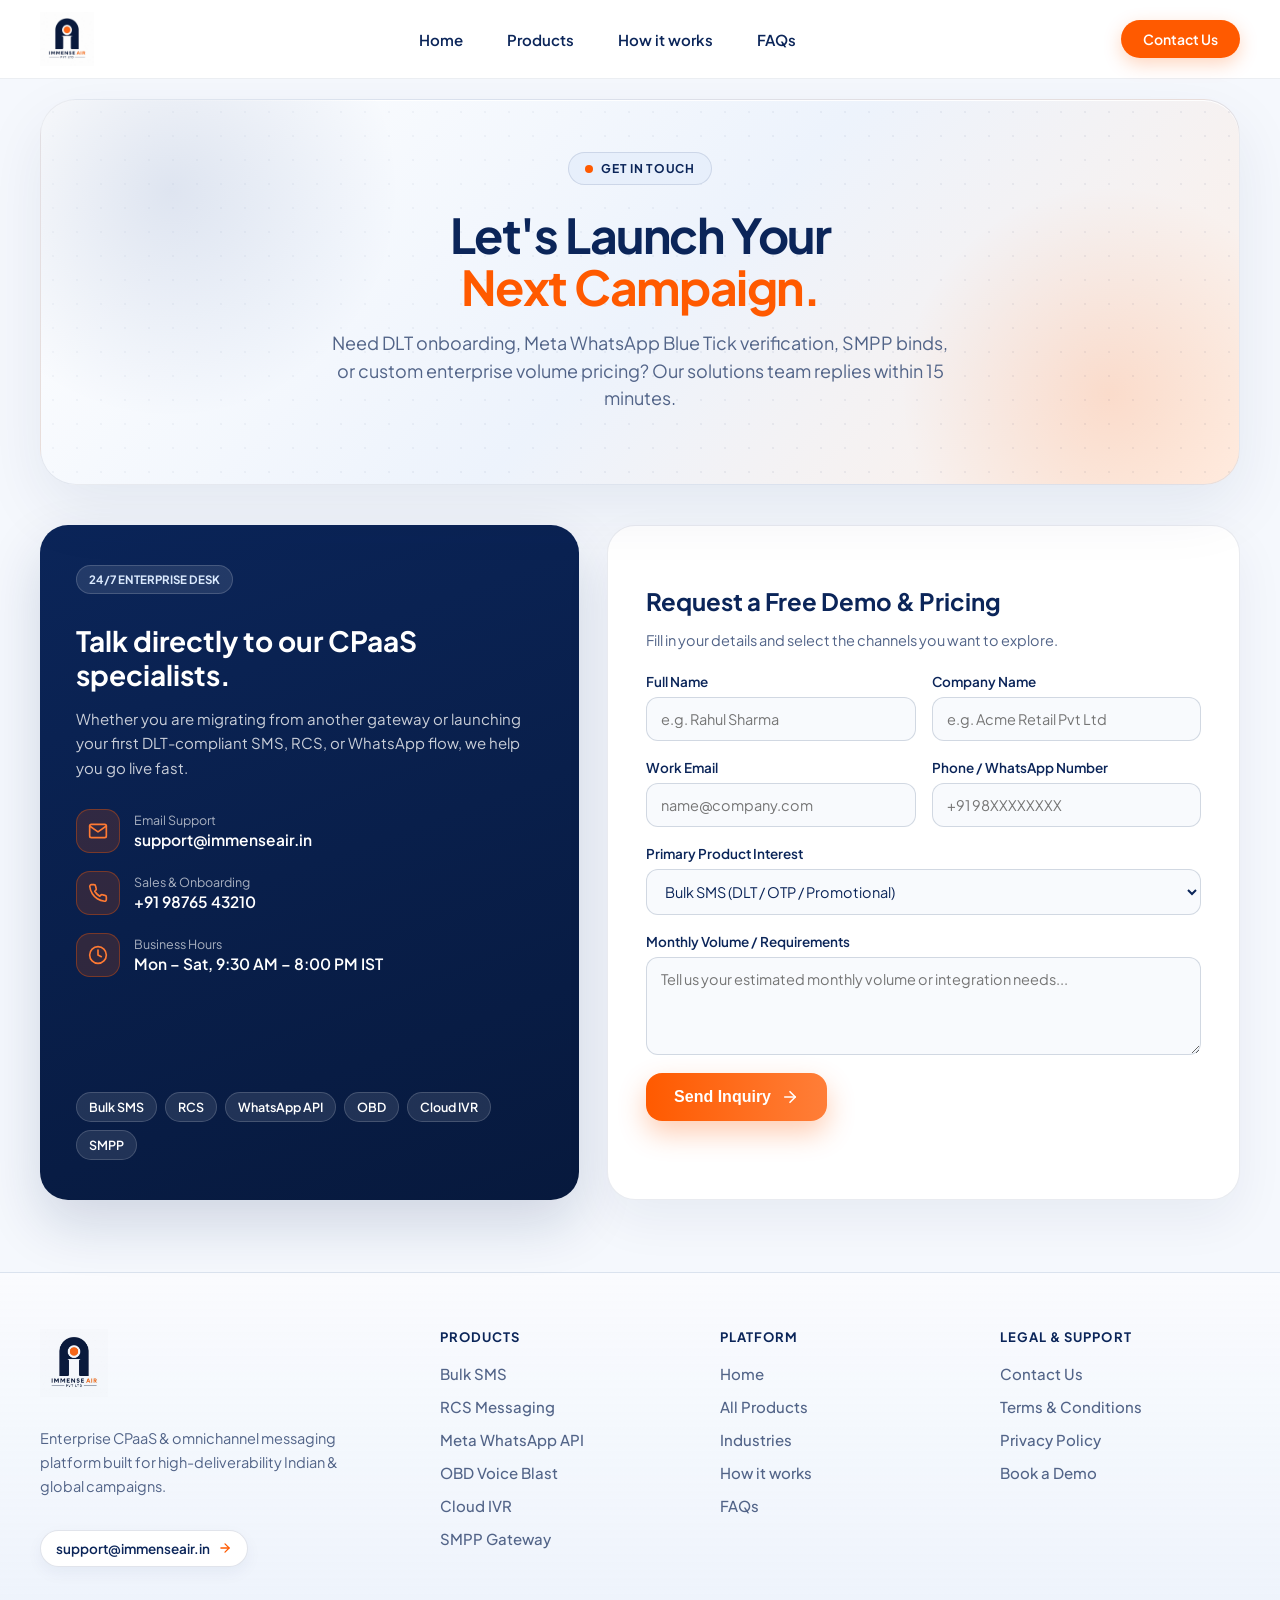
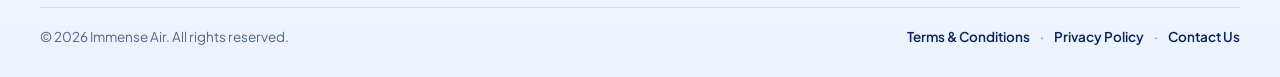
==== commit 2f2817e4: "Upgrade subpages UI to match Immense Air home aesthetic" ====
--- a/contact.html
+++ b/contact.html
@@ -5,6 +5,7 @@
   <meta name="viewport" content="width=device-width, initial-scale=1.0" />
   <title>Contact Us — Immense Air</title>
   <meta name="description" content="Get in touch with Immense Air for Bulk SMS, RCS Messaging, Meta WhatsApp API, Cloud IVR, OBD Voice Blast, and SMPP Gateway demos and pricing." />
+  <link rel="icon" href="./assets/immense-air-logo.jpg" />
   <link rel="preconnect" href="https://fonts.googleapis.com" />
   <link rel="preconnect" href="https://fonts.gstatic.com" crossorigin />
   <link href="https://fonts.googleapis.com/css2?family=Google+Sans:wght@400;500;600;700&family=Plus+Jakarta+Sans:wght@400;500;600;700;800&display=swap" rel="stylesheet" />
@@ -15,26 +16,34 @@
   <header class="site-header" id="siteHeader">
     <div class="header-inner">
       <a href="./index.html#top" class="brand-logo" aria-label="Immense Air Home">
-        <img src="./assets/immense-air-logo.jpg" alt="Immense Air" class="brand-logo-img" />
+        <img src="./assets/immense-air-logo.jpg" alt="Immense Air Logo" class="brand-logo-img" />
       </a>
-      <nav class="nav-links" aria-label="Primary Navigation">
+      <nav class="desktop-nav" aria-label="Primary Navigation">
         <a href="./index.html#top" class="nav-link">Home</a>
         <a href="./products.html" class="nav-link">Products</a>
         <a href="./index.html#how-it-works" class="nav-link">How it works</a>
         <a href="./index.html#faqs" class="nav-link">FAQs</a>
-        <a href="./contact.html" class="nav-link nav-cta">Contact Us</a>
       </nav>
-      <button class="hamburger-btn" id="hamburgerBtn" aria-label="Toggle Menu" aria-expanded="false">
-        <span class="hamburger-line"></span>
-        <span class="hamburger-line"></span>
-      </button>
+      <div class="header-actions">
+        <a href="./contact.html" class="nav-cta">Contact Us</a>
+        <button class="hamburger-btn" id="hamburgerBtn" aria-label="Toggle Menu" aria-expanded="false">
+          <svg width="24" height="24" viewBox="0 0 24 24" fill="none" stroke="currentColor" stroke-width="2" stroke-linecap="round">
+            <circle cx="4" cy="6" r="1.2" fill="currentColor" stroke="none" />
+            <line x1="8" y1="6" x2="21" y2="6" />
+            <circle cx="4" cy="12" r="1.2" fill="currentColor" stroke="none" />
+            <line x1="8" y1="12" x2="21" y2="12" />
+            <circle cx="4" cy="18" r="1.2" fill="currentColor" stroke="none" />
+            <line x1="8" y1="18" x2="21" y2="18" />
+          </svg>
+        </button>
+      </div>
     </div>
     <div class="mobile-menu" id="mobileMenu" aria-hidden="true">
       <a href="./index.html#top" class="mobile-nav-link">Home</a>
       <a href="./products.html" class="mobile-nav-link">Products</a>
       <a href="./index.html#how-it-works" class="mobile-nav-link">How it works</a>
       <a href="./index.html#faqs" class="mobile-nav-link">FAQs</a>
-      <a href="./contact.html" class="mobile-nav-link mobile-nav-cta">Contact Us</a>
+      <a href="./contact.html" class="mobile-nav-cta">Contact Us</a>
     </div>
   </header>
 
--- a/styles.css
+++ b/styles.css
@@ -347,9 +347,15 @@
   position: relative;
   z-index: 2;
   display: grid;
-  grid-template-columns: minmax(430px, 0.9fr) 1.1fr;
-  gap: 28px;
-  align-items: center;
+  grid-template-columns: minmax(360px, 0.78fr) 1.22fr;
+  gap: 18px;
+  align-items: center;
+}
+
+.hero-content {
+  min-width: 0;
+  position: relative;
+  z-index: 5;
 }
 
 .hero-badge {
@@ -377,11 +383,11 @@
 
 .hero-title {
   margin: 0 0 20px;
-  font-size: 48px;
+  font-size: clamp(36px, 3.2vw, 44px);
   font-weight: 700;
   line-height: 1.08;
   letter-spacing: -0.03em;
-  min-height: 106px;
+  min-height: 98px;
   transition: opacity 0.35s ease, transform 0.35s ease;
 }
 
@@ -1283,18 +1289,25 @@
   padding: 20px 0 12px;
   gap: 0;
   z-index: 4;
-  width: 222px;
+  width: 196px;
 }
 
 .popout-stack--right {
-  margin-left: -14px;
+  margin-left: -10px;
 }
 
 .popout-stack--left {
-  width: 206px;
+  width: 184px;
   margin-left: 0;
-  margin-right: -14px;
+  margin-right: -10px;
   padding: 0;
+}
+
+@media (max-width: 1240px) and (min-width: 1025px) {
+  .phone-stage {
+    transform: scale(0.88);
+    transform-origin: center center;
+  }
 }
 
 .popout-stack--left .popout-card {
@@ -4708,6 +4721,148 @@
   gap: 28px;
 }
 
+.legal-split-grid {
+  display: grid;
+  grid-template-columns: 0.84fr 1.16fr;
+  gap: 28px;
+  align-items: start;
+}
+
+.legal-sidebar-card {
+  position: sticky;
+  top: 96px;
+  background: linear-gradient(160deg, #0b2559 0%, #07193d 100%);
+  color: #ffffff;
+  border-radius: 28px;
+  padding: 36px 32px;
+  display: flex;
+  flex-direction: column;
+  justify-content: space-between;
+  gap: 28px;
+  box-shadow: 0 24px 56px rgba(11, 37, 89, 0.16);
+}
+
+.legal-sidebar-title {
+  font-size: 26px;
+  line-height: 1.2;
+  font-weight: 700;
+  color: #ffffff;
+  margin: 14px 0 10px;
+}
+
+.legal-sidebar-desc {
+  font-size: 14.5px;
+  line-height: 1.65;
+  color: rgba(255, 255, 255, 0.78);
+  margin: 0 0 22px;
+}
+
+.legal-toc {
+  display: flex;
+  flex-direction: column;
+  gap: 8px;
+}
+
+.legal-toc-link {
+  display: flex;
+  align-items: center;
+  gap: 10px;
+  padding: 10px 12px;
+  border-radius: 12px;
+  background: rgba(255, 255, 255, 0.06);
+  border: 1px solid rgba(255, 255, 255, 0.09);
+  color: rgba(255, 255, 255, 0.9);
+  font-size: 14px;
+  font-weight: 500;
+  transition: background-color 0.2s ease, border-color 0.2s ease, transform 0.2s ease;
+}
+
+.legal-toc-link span {
+  font-size: 12px;
+  font-weight: 700;
+  color: #ff7a33;
+}
+
+.legal-toc-link:hover {
+  background: rgba(255, 90, 0, 0.16);
+  border-color: rgba(255, 90, 0, 0.45);
+  transform: translateX(3px);
+}
+
+.legal-sidebar-footer {
+  display: flex;
+  flex-direction: column;
+  gap: 12px;
+}
+
+.legal-sidebar-cta {
+  width: 100%;
+  justify-content: center;
+}
+
+.legal-sidebar-alt {
+  text-align: center;
+  font-size: 13.5px;
+  font-weight: 600;
+  color: rgba(255, 255, 255, 0.78);
+  transition: color 0.2s ease;
+}
+
+.legal-sidebar-alt:hover {
+  color: #ff7a33;
+}
+
+.legal-clauses-stack {
+  display: flex;
+  flex-direction: column;
+  gap: 18px;
+}
+
+.legal-clause-card {
+  background: #ffffff;
+  border-radius: 24px;
+  padding: 28px 30px;
+  border: 1px solid rgba(11, 37, 89, 0.09);
+  box-shadow: 0 14px 36px rgba(11, 37, 89, 0.05);
+  scroll-margin-top: 100px;
+  transition: transform 0.2s ease, box-shadow 0.2s ease, border-color 0.2s ease;
+}
+
+.legal-clause-card:hover {
+  transform: translateY(-2px);
+  border-color: rgba(255, 90, 0, 0.3);
+  box-shadow: 0 18px 42px rgba(11, 37, 89, 0.08);
+}
+
+.legal-clause-head {
+  display: flex;
+  align-items: center;
+  gap: 14px;
+  margin-bottom: 12px;
+}
+
+.legal-clause-head h2 {
+  font-size: 20px;
+  font-weight: 700;
+  color: var(--primary);
+  margin: 0;
+}
+
+.legal-clause-card p,
+.legal-clause-card li {
+  font-size: 15px;
+  line-height: 1.72;
+  color: var(--text-muted);
+}
+
+.legal-clause-card ul {
+  margin: 0;
+  padding-left: 20px;
+  display: flex;
+  flex-direction: column;
+  gap: 8px;
+}
+
 .legal-section h2 {
   font-size: 21px;
   font-weight: 700;
@@ -4922,6 +5077,21 @@
     border-radius: 22px;
   }
 
+  .legal-split-grid {
+    grid-template-columns: 1fr;
+  }
+
+  .legal-sidebar-card {
+    position: static;
+    padding: 28px 22px;
+    border-radius: 22px;
+  }
+
+  .legal-clause-card {
+    padding: 22px 20px;
+    border-radius: 20px;
+  }
+
   .contact-split-grid {
     grid-template-columns: 1fr;
   }
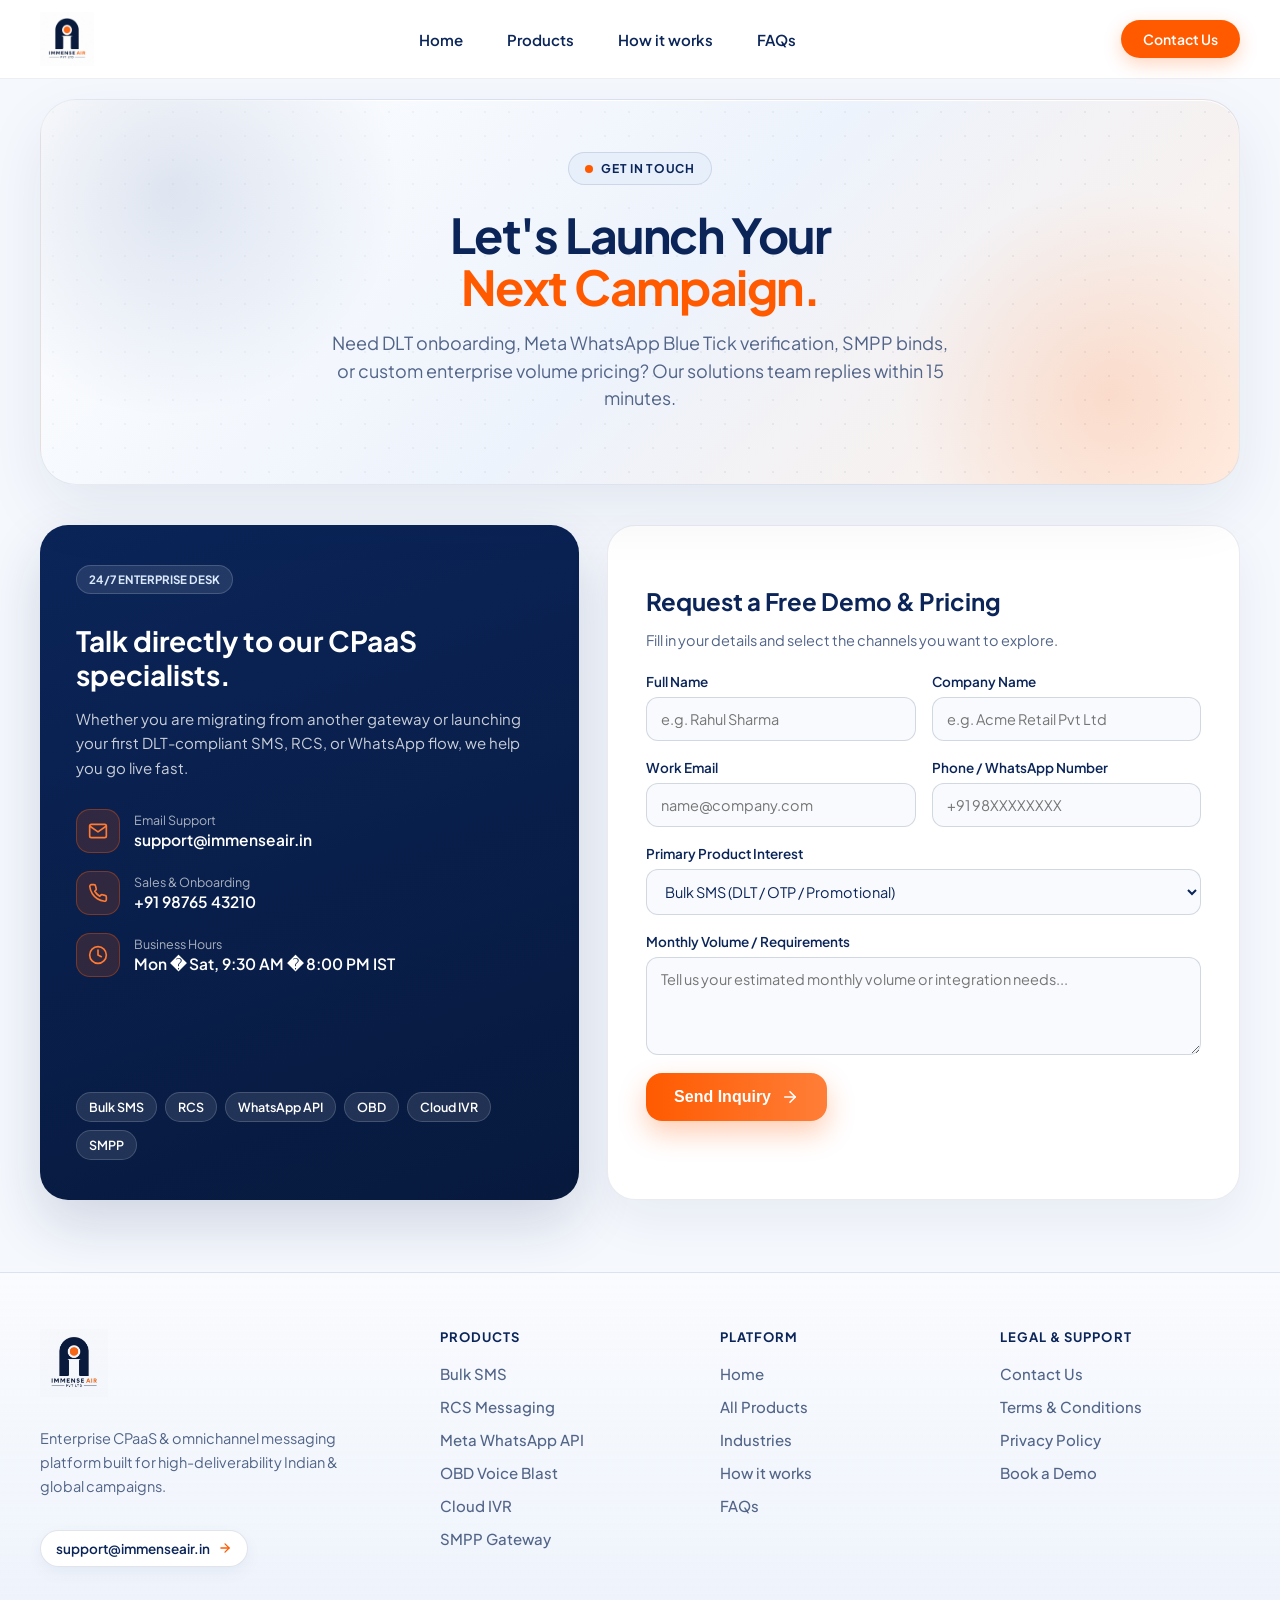
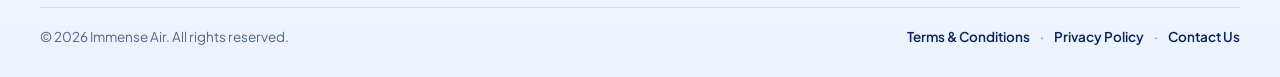
==== commit 77306b10: "Add dedicated RCS Business Messaging page and link all RCS CTAs" ====
--- a/contact.html
+++ b/contact.html
@@ -1,9 +1,9 @@
-﻿<!DOCTYPE html>
+<!DOCTYPE html>
 <html lang="en">
 <head>
   <meta charset="UTF-8" />
   <meta name="viewport" content="width=device-width, initial-scale=1.0" />
-  <title>Contact Us — Immense Air</title>
+  <title>Contact Us � Immense Air</title>
   <meta name="description" content="Get in touch with Immense Air for Bulk SMS, RCS Messaging, Meta WhatsApp API, Cloud IVR, OBD Voice Blast, and SMPP Gateway demos and pricing." />
   <link rel="icon" href="./assets/immense-air-logo.jpg" />
   <link rel="preconnect" href="https://fonts.googleapis.com" />
@@ -121,7 +121,7 @@
                   </div>
                   <div>
                     <div class="contact-meta-label">Business Hours</div>
-                    <div class="contact-meta-value">Mon – Sat, 9:30 AM – 8:00 PM IST</div>
+                    <div class="contact-meta-value">Mon � Sat, 9:30 AM � 8:00 PM IST</div>
                   </div>
                 </div>
               </div>
@@ -222,8 +222,8 @@
         <div class="footer-col">
           <h4 class="footer-col-title">Products</h4>
           <ul class="footer-col-list">
-            <li><a href="./products.html?channel=sms" class="footer-link">Bulk SMS</a></li>
-            <li><a href="./products.html?channel=rcs" class="footer-link">RCS Messaging</a></li>
+            <li><a href="./sms.html" class="footer-link">Bulk SMS</a></li>
+            <li><a href="./rcs.html" class="footer-link">RCS Messaging</a></li>
             <li><a href="./products.html?channel=whatsapp" class="footer-link">Meta WhatsApp API</a></li>
             <li><a href="./products.html?channel=obd" class="footer-link">OBD Voice Blast</a></li>
             <li><a href="./products.html?channel=ivr" class="footer-link">Cloud IVR</a></li>
--- a/styles.css
+++ b/styles.css
@@ -23,7 +23,7 @@
 }
 
 html {
-  scroll-behavior: smooth;
+  scroll-behavior: auto;
 }
 
 body {
@@ -5071,6 +5071,998 @@
   color: #dc2626;
 }
 
+/* =========================================
+   Bulk SMS Page (sms.html — Home-Style)
+   ========================================= */
+.sms-hero-visual {
+  justify-content: center;
+}
+
+.phone-mockup--sms-notif {
+  width: 316px;
+}
+
+.phone-screen--notif {
+  min-height: 430px;
+  background: linear-gradient(180deg, #eff5ff 0%, #f8fafd 45%, #fff5ee 100%);
+  padding: 16px 14px 20px;
+  display: flex;
+  flex-direction: column;
+}
+
+.sms-lock-header {
+  text-align: center;
+  padding: 28px 0 24px;
+}
+
+.sms-lock-clock {
+  font-size: 38px;
+  font-weight: 800;
+  letter-spacing: -0.03em;
+  color: var(--primary);
+  line-height: 1;
+}
+
+.sms-lock-date {
+  font-size: 11.5px;
+  font-weight: 600;
+  color: var(--text-muted);
+  margin-top: 6px;
+}
+
+.sms-notif-stack {
+  display: flex;
+  flex-direction: column;
+  justify-content: center;
+  flex: 1;
+}
+
+.sms-notif-card {
+  display: none;
+  background: rgba(255, 255, 255, 0.96);
+  border: 1px solid rgba(11, 37, 89, 0.08);
+  border-radius: 18px;
+  padding: 14px 14px;
+  box-shadow: 0 6px 16px rgba(11, 37, 89, 0.06);
+  transition: transform 0.25s ease, border-color 0.25s ease, box-shadow 0.25s ease;
+}
+
+.sms-notif-card.is-featured {
+  display: block;
+  background: #ffffff;
+  border-color: rgba(255, 90, 0, 0.45);
+  box-shadow: 0 14px 30px rgba(255, 90, 0, 0.14), 0 6px 14px rgba(11, 37, 89, 0.08);
+}
+
+.sms-notif-card.is-popping {
+  animation: smsNotifPopIn 0.45s cubic-bezier(0.22, 1, 0.36, 1) both;
+}
+
+@keyframes smsNotifPopIn {
+  0% {
+    opacity: 0;
+    transform: translateY(-16px) scale(0.95);
+  }
+  100% {
+    opacity: 1;
+    transform: translateY(0) scale(1);
+  }
+}
+
+.sms-notif-top {
+  display: flex;
+  align-items: center;
+  justify-content: space-between;
+  gap: 6px;
+  margin-bottom: 5px;
+}
+
+.sms-notif-brand {
+  display: flex;
+  align-items: center;
+  gap: 6px;
+  min-width: 0;
+}
+
+.sms-notif-icon {
+  width: 18px;
+  height: 18px;
+  border-radius: 5px;
+  object-fit: contain;
+  background: #ffffff;
+  border: 1px solid rgba(11, 37, 89, 0.1);
+  flex-shrink: 0;
+}
+
+.sms-notif-sender {
+  font-size: 11px;
+  font-weight: 800;
+  color: var(--primary);
+  white-space: nowrap;
+}
+
+.sms-notif-tag {
+  font-size: 9.5px;
+  font-weight: 700;
+  color: var(--accent-orange);
+  background: var(--accent-orange-tint);
+  padding: 2px 6px;
+  border-radius: 999px;
+  white-space: nowrap;
+}
+
+.sms-notif-time {
+  font-size: 10px;
+  font-weight: 600;
+  color: #64748b;
+  flex-shrink: 0;
+}
+
+.sms-notif-body {
+  font-size: 11px;
+  line-height: 1.42;
+  color: #334155;
+}
+
+.sms-hero-stats {
+  display: flex;
+  flex-wrap: wrap;
+  gap: 12px;
+  margin-top: 8px;
+}
+
+.sms-stat-chip {
+  background: rgba(255, 255, 255, 0.92);
+  border: 1px solid rgba(11, 37, 89, 0.1);
+  border-radius: 16px;
+  padding: 11px 16px;
+  box-shadow: 0 8px 20px rgba(11, 37, 89, 0.05);
+}
+
+.sms-stat-chip strong {
+  display: block;
+  font-size: 18px;
+  font-weight: 800;
+  color: var(--primary);
+  line-height: 1.1;
+}
+
+.sms-stat-chip span {
+  font-size: 12px;
+  font-weight: 600;
+  color: var(--text-muted);
+}
+
+.sms-chat-wrap {
+  display: flex;
+  flex-direction: column;
+  gap: 10px;
+  padding: 8px 2px;
+}
+
+.sms-time-chip {
+  align-self: center;
+  font-size: 10.5px;
+  font-weight: 600;
+  color: #64748b;
+  background: rgba(11, 37, 89, 0.06);
+  padding: 3px 10px;
+  border-radius: 999px;
+}
+
+.sms-bubble {
+  background: #ffffff;
+  border: 1px solid rgba(11, 37, 89, 0.08);
+  border-radius: 16px 16px 16px 4px;
+  padding: 12px 13px;
+  font-size: 11.5px;
+  line-height: 1.55;
+  color: var(--primary);
+  box-shadow: 0 6px 16px rgba(11, 37, 89, 0.06);
+}
+
+.sms-otp-code {
+  display: inline-block;
+  font-size: 18px;
+  font-weight: 800;
+  letter-spacing: 0.14em;
+  color: var(--accent-orange);
+  background: rgba(255, 90, 0, 0.09);
+  padding: 4px 10px;
+  border-radius: 8px;
+  margin-bottom: 6px;
+}
+
+.sms-meta-bar {
+  display: flex;
+  align-items: center;
+  justify-content: space-between;
+  font-size: 10px;
+  font-weight: 700;
+  color: #16a34a;
+  padding: 0 4px;
+}
+
+/* Paper-Clipped 4 Core SMS Solutions */
+.sms-clip-section {
+  padding: 96px 0;
+  background-color: #faf8f4;
+  background-image:
+    linear-gradient(to right, rgba(11, 37, 89, 0.04) 1px, transparent 1px),
+    linear-gradient(to bottom, rgba(11, 37, 89, 0.04) 1px, transparent 1px);
+  background-size: 36px 36px;
+  contain: layout style;
+}
+
+.sms-clip-grid {
+  display: grid;
+  grid-template-columns: repeat(4, minmax(0, 1fr));
+  gap: 28px;
+  margin-top: 52px;
+  align-items: stretch;
+}
+
+.sms-clip-card {
+  position: relative;
+  display: flex;
+  flex-direction: column;
+  justify-content: space-between;
+  background: linear-gradient(180deg, #f4efe6 0%, #ebe3d5 100%);
+  border: 1px solid rgba(11, 37, 89, 0.14);
+  border-radius: 14px;
+  padding: 34px 20px 20px;
+  text-decoration: none;
+  color: var(--primary);
+  cursor: pointer;
+  box-shadow: 0 14px 28px -16px rgba(11, 37, 89, 0.24);
+  will-change: transform;
+  backface-visibility: hidden;
+  transition: transform 0.26s cubic-bezier(0.22, 1, 0.36, 1);
+}
+
+.sms-clip-card::before {
+  content: '';
+  position: absolute;
+  inset: 4px -4px -4px 4px;
+  background: #dfd5c3;
+  border: 1px solid rgba(11, 37, 89, 0.1);
+  border-radius: 14px;
+  z-index: -1;
+  transform: rotate(2.2deg);
+  will-change: transform;
+  transition: transform 0.26s ease;
+}
+
+/* Invisible bottom buffer prevents hover-flicker when card lifts */
+.sms-clip-card::after {
+  content: '';
+  position: absolute;
+  left: 0;
+  right: 0;
+  bottom: -16px;
+  height: 16px;
+}
+
+.sms-clip-card--promo {
+  transform: rotate(-1.2deg);
+}
+
+.sms-clip-card--trans {
+  transform: rotate(0.9deg);
+}
+
+.sms-clip-card--otp {
+  transform: rotate(-0.8deg);
+}
+
+.sms-clip-card--pers {
+  transform: rotate(1.1deg);
+}
+
+.sms-clip-pin {
+  position: absolute;
+  top: -19px;
+  left: 24px;
+  width: 30px;
+  height: 62px;
+  z-index: 3;
+  pointer-events: none;
+  will-change: transform;
+}
+
+@keyframes clipSwing {
+  0% { transform: translateY(0) rotate(0deg); }
+  30% { transform: translateY(-5px) rotate(-10deg); }
+  65% { transform: translateY(-3px) rotate(6deg); }
+  100% { transform: translateY(-4px) rotate(-2deg); }
+}
+
+.sms-clip-card:hover {
+  transform: translateY(-10px) scale(1.02) rotate(0deg);
+}
+
+.sms-clip-card:hover::before {
+  transform: rotate(4.5deg) translate(5px, 4px);
+}
+
+.sms-clip-card:hover .sms-clip-pin {
+  transform-origin: top center;
+  animation: clipSwing 0.45s cubic-bezier(0.22, 1, 0.36, 1) forwards;
+}
+
+.sms-clip-card:hover .sms-clip-badge {
+  transform: scale(1.1) translateY(-2px);
+}
+
+.sms-clip-badge {
+  will-change: transform;
+  transition: transform 0.25s cubic-bezier(0.22, 1, 0.36, 1);
+}
+
+.sms-clip-badge {
+  position: absolute;
+  top: -13px;
+  right: 16px;
+  width: 38px;
+  height: 38px;
+  border-radius: 50%;
+  display: flex;
+  align-items: center;
+  justify-content: center;
+  font-size: 13px;
+  font-weight: 800;
+  color: #ffffff;
+  box-shadow: 0 8px 18px rgba(11, 37, 89, 0.24);
+  border: 2.5px solid #faf8f4;
+  z-index: 3;
+}
+
+.sms-clip-badge--orange { background: #ff5a00; }
+.sms-clip-badge--navy { background: #0b2559; }
+.sms-clip-badge--teal { background: #0f766e; }
+.sms-clip-badge--blue { background: #2563eb; }
+
+.sms-clip-head {
+  text-align: center;
+  margin-bottom: 16px;
+}
+
+.sms-clip-kicker {
+  display: block;
+  font-size: 10.5px;
+  font-weight: 800;
+  letter-spacing: 0.08em;
+  text-transform: uppercase;
+  color: rgba(11, 37, 89, 0.58);
+  margin-bottom: 4px;
+}
+
+.sms-clip-title {
+  font-size: 20px;
+  font-weight: 800;
+  color: var(--primary);
+  margin: 0 0 3px;
+  letter-spacing: -0.02em;
+}
+
+.sms-clip-sub {
+  font-size: 12px;
+  font-weight: 600;
+  color: rgba(11, 37, 89, 0.68);
+}
+
+.sms-clip-window {
+  background: linear-gradient(155deg, #10254a 0%, #071530 100%);
+  border: 2px solid rgba(11, 37, 89, 0.22);
+  border-radius: 10px;
+  padding: 14px 14px 16px;
+  color: #ffffff;
+  min-height: 132px;
+  display: flex;
+  flex-direction: column;
+  justify-content: space-between;
+  box-shadow: inset 0 2px 10px rgba(0, 0, 0, 0.35);
+}
+
+.sms-clip-win-top {
+  display: flex;
+  align-items: center;
+  justify-content: space-between;
+  gap: 8px;
+  margin-bottom: 10px;
+}
+
+.sms-clip-sender {
+  font-size: 10.5px;
+  font-weight: 800;
+  letter-spacing: 0.04em;
+  color: #ff9a62;
+  background: rgba(255, 90, 0, 0.16);
+  padding: 2px 8px;
+  border-radius: 999px;
+}
+
+.sms-clip-status {
+  font-size: 10px;
+  font-weight: 600;
+  color: rgba(255, 255, 255, 0.65);
+}
+
+.sms-clip-msg {
+  margin: 0;
+  font-size: 12.5px;
+  line-height: 1.5;
+  color: rgba(255, 255, 255, 0.92);
+}
+
+.sms-clip-msg strong {
+  color: #ffffff;
+}
+
+.sms-clip-foot {
+  display: flex;
+  align-items: flex-end;
+  justify-content: space-between;
+  gap: 10px;
+  margin-top: 16px;
+  padding-top: 12px;
+  border-top: 1px dashed rgba(11, 37, 89, 0.16);
+}
+
+.sms-clip-meta strong {
+  display: block;
+  font-size: 10px;
+  font-weight: 800;
+  letter-spacing: 0.06em;
+  color: var(--primary);
+}
+
+.sms-clip-meta span {
+  display: block;
+  font-size: 11px;
+  font-weight: 500;
+  color: rgba(11, 37, 89, 0.66);
+  margin-top: 2px;
+}
+
+.sms-clip-num {
+  text-align: right;
+  color: var(--primary);
+}
+
+.sms-clip-num strong {
+  display: block;
+  font-size: 16px;
+  font-weight: 800;
+  line-height: 1;
+}
+
+.sms-clip-num svg {
+  width: 24px;
+  height: 12px;
+  margin-top: 3px;
+  opacity: 0.65;
+}
+
+@media (max-width: 1100px) {
+  .sms-clip-grid {
+    grid-template-columns: repeat(2, minmax(0, 1fr));
+    gap: 34px 26px;
+  }
+}
+
+@media (max-width: 640px) {
+  .sms-clip-section {
+    padding: 72px 0;
+  }
+
+  .sms-clip-grid {
+    grid-template-columns: 1fr;
+    gap: 36px;
+  }
+
+  .sms-clip-card--promo,
+  .sms-clip-card--trans,
+  .sms-clip-card--otp,
+  .sms-clip-card--pers {
+    transform: rotate(0deg);
+  }
+}
+
+/* Direct Operator Tower Infrastructure Section (Smoky Black + Brand Navy Mix) */
+.sms-tower-section {
+  position: relative;
+  padding: 96px 0 84px;
+  background:
+    radial-gradient(circle at 50% 48%, rgba(6, 10, 18, 0.92) 0%, rgba(8, 22, 52, 0.72) 34%, rgba(11, 37, 89, 0.85) 68%, #060d1c 100%),
+    linear-gradient(155deg, #070d1a 0%, #0b2559 50%, #050a14 100%);
+  color: #ffffff;
+  overflow: hidden;
+  contain: layout style;
+}
+
+.sms-tower-header {
+  text-align: center;
+  max-width: 680px;
+  margin: 0 auto 40px;
+}
+
+.sms-tower-tag {
+  display: inline-block;
+  font-size: 11.5px;
+  font-weight: 800;
+  letter-spacing: 0.1em;
+  text-transform: uppercase;
+  color: #ff8c42;
+  background: rgba(255, 90, 0, 0.14);
+  border: 1px solid rgba(255, 90, 0, 0.28);
+  padding: 6px 14px;
+  border-radius: 999px;
+  margin-bottom: 14px;
+}
+
+.sms-tower-title {
+  font-size: clamp(28px, 3.6vw, 42px);
+  font-weight: 800;
+  line-height: 1.15;
+  letter-spacing: -0.025em;
+  margin: 0 0 12px;
+  color: #ffffff;
+}
+
+.sms-tower-title span {
+  color: #ff7324;
+}
+
+.sms-tower-subtitle {
+  margin: 0;
+  font-size: 15.5px;
+  line-height: 1.6;
+  color: rgba(226, 232, 240, 0.68);
+}
+
+.sms-tower-layout {
+  display: grid;
+  grid-template-columns: 1fr minmax(260px, 360px) 1fr;
+  align-items: center;
+  gap: 28px;
+  max-width: 1080px;
+  margin: 0 auto;
+}
+
+.sms-tower-col {
+  display: flex;
+  flex-direction: column;
+  gap: 110px;
+}
+
+.sms-tower-col--left {
+  align-items: flex-end;
+}
+
+.sms-tower-col--right {
+  align-items: flex-start;
+}
+
+.sms-tower-node {
+  display: flex;
+  align-items: flex-start;
+  gap: 16px;
+  max-width: 260px;
+}
+
+.sms-tower-icon {
+  width: 48px;
+  height: 48px;
+  border-radius: 14px;
+  display: flex;
+  align-items: center;
+  justify-content: center;
+  flex-shrink: 0;
+  border: 1px solid rgba(255, 255, 255, 0.12);
+}
+
+.sms-tower-icon svg {
+  width: 22px;
+  height: 22px;
+}
+
+.sms-tower-icon--cyan {
+  color: #38bdf8;
+  background: radial-gradient(circle, rgba(56, 189, 248, 0.22) 0%, rgba(56, 189, 248, 0.05) 100%);
+  box-shadow: 0 0 26px rgba(56, 189, 248, 0.22);
+}
+
+.sms-tower-icon--green {
+  color: #4ade80;
+  background: radial-gradient(circle, rgba(74, 222, 128, 0.22) 0%, rgba(74, 222, 128, 0.05) 100%);
+  box-shadow: 0 0 26px rgba(74, 222, 128, 0.22);
+}
+
+.sms-tower-icon--orange {
+  color: #fb923c;
+  background: radial-gradient(circle, rgba(251, 146, 60, 0.22) 0%, rgba(251, 146, 60, 0.05) 100%);
+  box-shadow: 0 0 26px rgba(251, 146, 60, 0.22);
+}
+
+.sms-tower-icon--blue {
+  color: #60a5fa;
+  background: radial-gradient(circle, rgba(96, 165, 250, 0.22) 0%, rgba(96, 165, 250, 0.05) 100%);
+  box-shadow: 0 0 26px rgba(96, 165, 250, 0.22);
+}
+
+.sms-tower-copy h3 {
+  margin: 0 0 4px;
+  font-size: 16.5px;
+  font-weight: 800;
+  line-height: 1.25;
+  color: #ffffff;
+}
+
+.sms-tower-copy p {
+  margin: 0;
+  font-size: 13px;
+  line-height: 1.45;
+  color: rgba(203, 213, 225, 0.72);
+}
+
+.sms-tower-stage {
+  position: relative;
+  display: flex;
+  align-items: center;
+  justify-content: center;
+  padding: 12px 0;
+}
+
+.sms-tower-glow {
+  position: absolute;
+  top: 6%;
+  left: 50%;
+  width: 240px;
+  height: 240px;
+  transform: translateX(-50%);
+  border-radius: 50%;
+  background: radial-gradient(circle, rgba(255, 90, 0, 0.24) 0%, rgba(20, 61, 140, 0.18) 48%, transparent 72%);
+  pointer-events: none;
+}
+
+.sms-tower-ring {
+  position: absolute;
+  top: 24px;
+  left: 50%;
+  width: 140px;
+  height: 140px;
+  margin-left: -70px;
+  border-radius: 50%;
+  border: 1px solid rgba(255, 138, 66, 0.36);
+  pointer-events: none;
+  will-change: transform, opacity;
+  animation: towerPulse 3.6s ease-out infinite;
+}
+
+.sms-tower-ring--2 {
+  animation-delay: 1.8s;
+}
+
+@keyframes towerPulse {
+  0% { transform: scale(0.45); opacity: 0.7; }
+  100% { transform: scale(2.1); opacity: 0; }
+}
+
+.sms-tower-img {
+  position: relative;
+  z-index: 2;
+  width: 100%;
+  max-width: 310px;
+  height: auto;
+  display: block;
+}
+
+@media (max-width: 900px) {
+  .sms-tower-layout {
+    grid-template-columns: 1fr;
+    gap: 28px;
+  }
+
+  .sms-tower-stage {
+    order: -1;
+  }
+
+  .sms-tower-img {
+    max-width: 240px;
+  }
+
+  .sms-tower-col {
+    display: grid;
+    grid-template-columns: repeat(2, minmax(0, 1fr));
+    gap: 18px 16px;
+    width: 100%;
+    max-width: 560px;
+    margin: 0 auto;
+  }
+
+  .sms-tower-col--left,
+  .sms-tower-col--right {
+    align-items: start;
+  }
+
+  .sms-tower-node {
+    max-width: none;
+    width: 100%;
+    gap: 12px;
+  }
+}
+
+@media (max-width: 480px) {
+  .sms-tower-col {
+    gap: 16px 12px;
+  }
+
+  .sms-tower-node {
+    gap: 10px;
+  }
+
+  .sms-tower-icon {
+    width: 40px;
+    height: 40px;
+    border-radius: 12px;
+  }
+
+  .sms-tower-icon svg {
+    width: 19px;
+    height: 19px;
+  }
+
+  .sms-tower-copy h3 {
+    font-size: 14.5px;
+  }
+
+  .sms-tower-copy p {
+    font-size: 12px;
+  }
+}
+
+/* RCS Hero Phone Screen Styles */
+.phone-screen--rcs {
+  background: linear-gradient(180deg, #f8fafd 0%, #eef4fc 100%);
+  display: flex;
+  flex-direction: column;
+  justify-content: space-between;
+  padding: 36px 12px 14px;
+}
+
+.rcs-phone-hdr {
+  padding: 8px 10px;
+  background: #ffffff;
+  border: 1px solid rgba(11, 37, 89, 0.08);
+  border-radius: 14px;
+  margin-bottom: 10px;
+}
+
+.rcs-phone-brand {
+  display: flex;
+  align-items: center;
+  gap: 8px;
+}
+
+.rcs-phone-avatar {
+  width: 28px;
+  height: 28px;
+  border-radius: 8px;
+  object-fit: cover;
+}
+
+.rcs-phone-name {
+  display: flex;
+  align-items: center;
+  gap: 4px;
+  font-size: 12px;
+  font-weight: 800;
+  color: var(--primary);
+}
+
+.rcs-verified-tick {
+  width: 13px;
+  height: 13px;
+  color: #2563eb;
+}
+
+.rcs-phone-sub {
+  display: block;
+  font-size: 9.5px;
+  font-weight: 600;
+  color: #64748b;
+}
+
+.rcs-stage-wrap {
+  flex: 1;
+  display: flex;
+  flex-direction: column;
+  justify-content: center;
+  min-height: 245px;
+}
+
+.rcs-slide {
+  display: none;
+}
+
+.rcs-slide.is-active {
+  display: block;
+  animation: smsNotifPopIn 0.38s cubic-bezier(0.22, 1, 0.36, 1);
+}
+
+.rcs-rich-card {
+  background: #ffffff;
+  border: 1px solid rgba(11, 37, 89, 0.1);
+  border-radius: 14px;
+  overflow: hidden;
+  box-shadow: 0 10px 24px rgba(11, 37, 89, 0.08);
+}
+
+.rcs-rich-img {
+  width: 100%;
+  height: 106px;
+  object-fit: cover;
+}
+
+.rcs-rich-body {
+  padding: 10px 12px 12px;
+}
+
+.rcs-rich-body strong {
+  display: block;
+  font-size: 12px;
+  font-weight: 800;
+  color: var(--primary);
+  margin-bottom: 4px;
+}
+
+.rcs-rich-body p {
+  margin: 0 0 10px;
+  font-size: 10.5px;
+  line-height: 1.4;
+  color: #475569;
+}
+
+.rcs-action-row {
+  display: grid;
+  grid-template-columns: 1fr 1fr;
+  gap: 6px;
+}
+
+.rcs-action-btn {
+  text-align: center;
+  font-size: 10px;
+  font-weight: 700;
+  padding: 6px 8px;
+  border-radius: 999px;
+  background: #f1f5f9;
+  color: var(--primary);
+}
+
+.rcs-action-btn--primary {
+  background: var(--accent-orange);
+  color: #ffffff;
+}
+
+.rcs-carousel-strip {
+  display: grid;
+  grid-template-columns: 1fr 1fr;
+  gap: 8px;
+  margin-bottom: 10px;
+}
+
+.rcs-mini-card {
+  background: #ffffff;
+  border: 1px solid rgba(11, 37, 89, 0.1);
+  border-radius: 12px;
+  overflow: hidden;
+}
+
+.rcs-mini-card img {
+  width: 100%;
+  height: 82px;
+  object-fit: cover;
+}
+
+.rcs-mini-card-body {
+  padding: 8px;
+}
+
+.rcs-mini-card-body strong {
+  display: block;
+  font-size: 10.5px;
+  font-weight: 800;
+  color: var(--primary);
+  line-height: 1.25;
+}
+
+.rcs-mini-card-body span {
+  display: block;
+  font-size: 9.5px;
+  font-weight: 700;
+  color: #16a34a;
+  margin: 3px 0 6px;
+}
+
+.rcs-mini-btn {
+  display: block !important;
+  text-align: center;
+  background: var(--primary);
+  color: #ffffff !important;
+  padding: 4px 6px;
+  border-radius: 999px;
+  font-size: 9.5px !important;
+  margin: 0 !important;
+}
+
+.rcs-bot-bubble {
+  background: #ffffff;
+  border: 1px solid rgba(11, 37, 89, 0.1);
+  border-radius: 14px 14px 14px 4px;
+  padding: 12px;
+  margin-bottom: 10px;
+}
+
+.rcs-bot-bubble strong {
+  display: block;
+  font-size: 11.5px;
+  font-weight: 800;
+  color: #16a34a;
+  margin-bottom: 4px;
+}
+
+.rcs-bot-bubble p {
+  margin: 0;
+  font-size: 11px;
+  line-height: 1.45;
+  color: #334155;
+}
+
+.rcs-chip-row {
+  display: flex;
+  gap: 6px;
+  justify-content: center;
+}
+
+.rcs-chip-row--wrap {
+  flex-wrap: wrap;
+}
+
+.rcs-chip {
+  font-size: 10px;
+  font-weight: 700;
+  color: var(--primary);
+  background: #ffffff;
+  border: 1px solid rgba(11, 37, 89, 0.14);
+  padding: 5px 10px;
+  border-radius: 999px;
+}
+
+.rcs-chip--accent {
+  background: var(--accent-orange);
+  border-color: var(--accent-orange);
+  color: #ffffff;
+}
+
+.rcs-phone-input {
+  display: flex;
+  align-items: center;
+  justify-content: space-between;
+  background: #ffffff;
+  border: 1px solid rgba(11, 37, 89, 0.1);
+  border-radius: 999px;
+  padding: 7px 12px;
+  font-size: 10px;
+  color: #94a3b8;
+  margin-top: 8px;
+}
+
+.rcs-read-receipt {
+  font-weight: 700;
+  color: #2563eb;
+}
+
 @media (max-width: 809px) {
   .legal-card {
     padding: 28px 20px;
